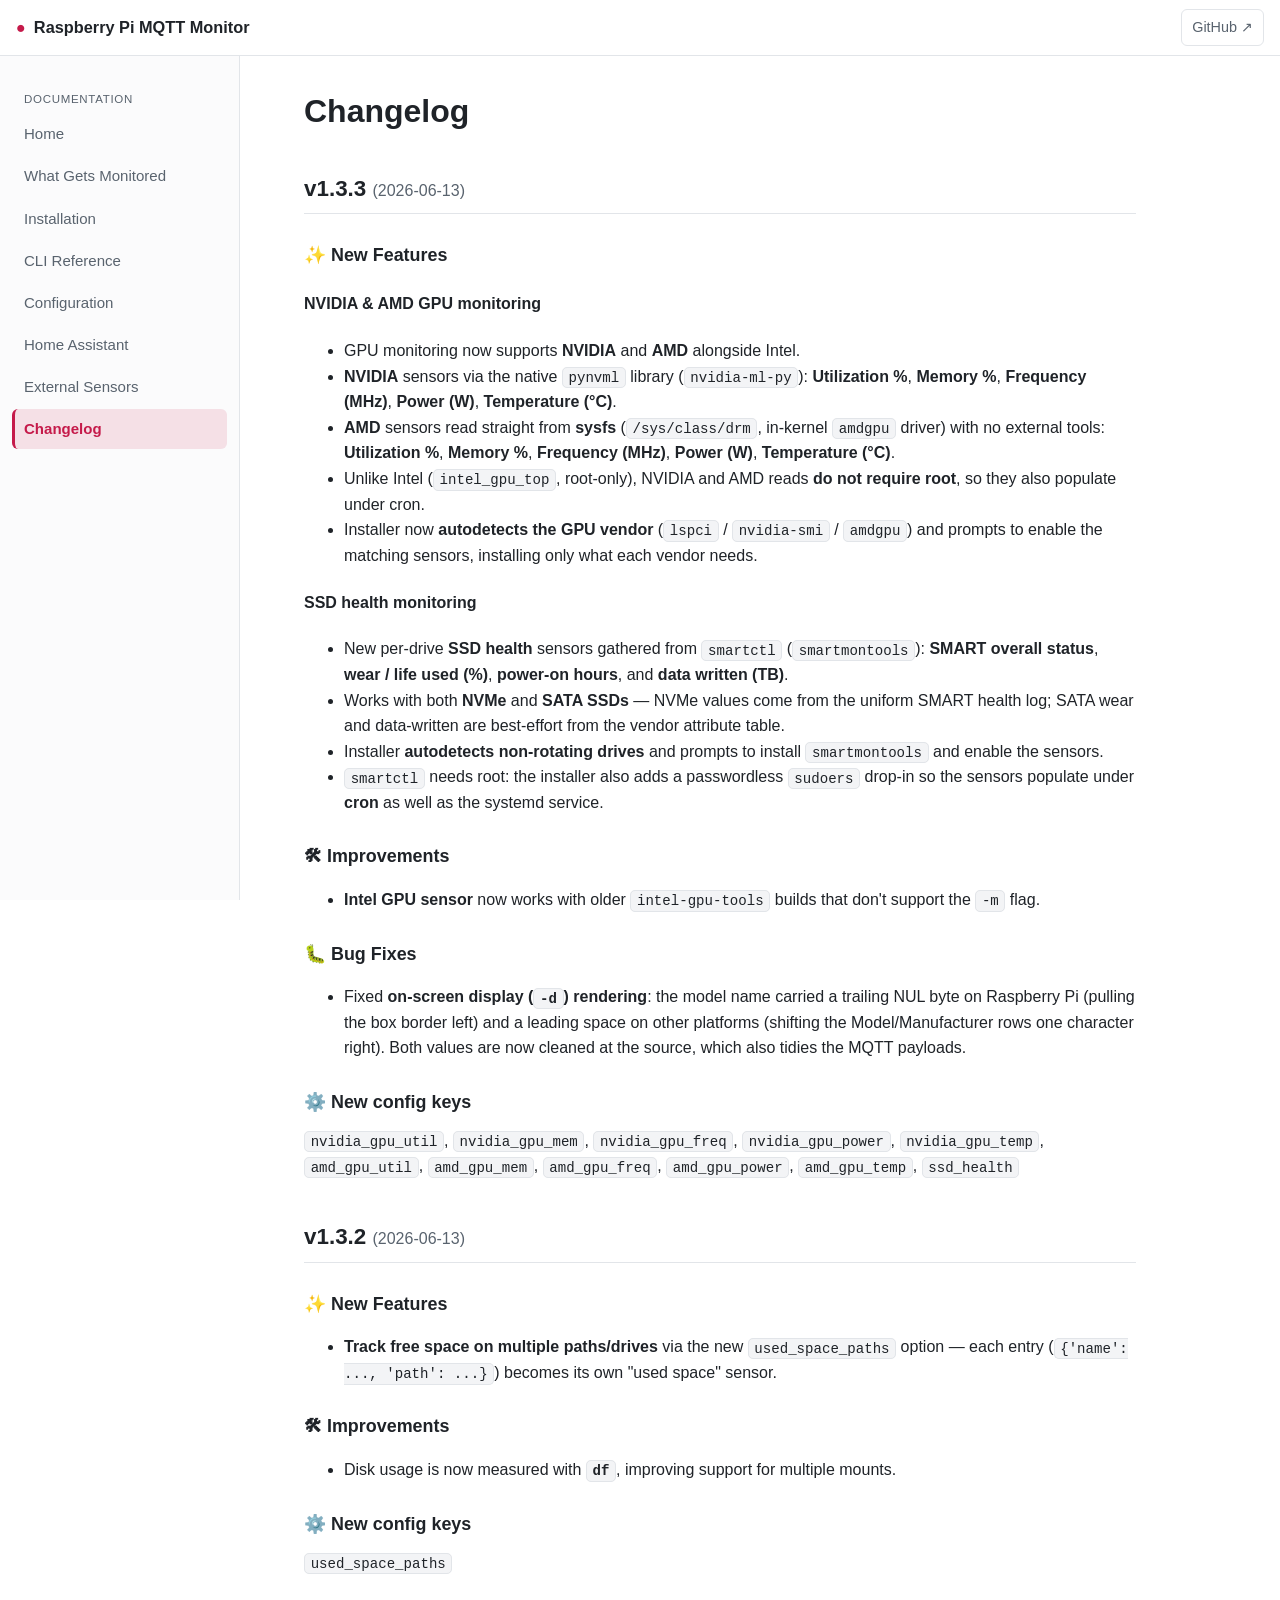
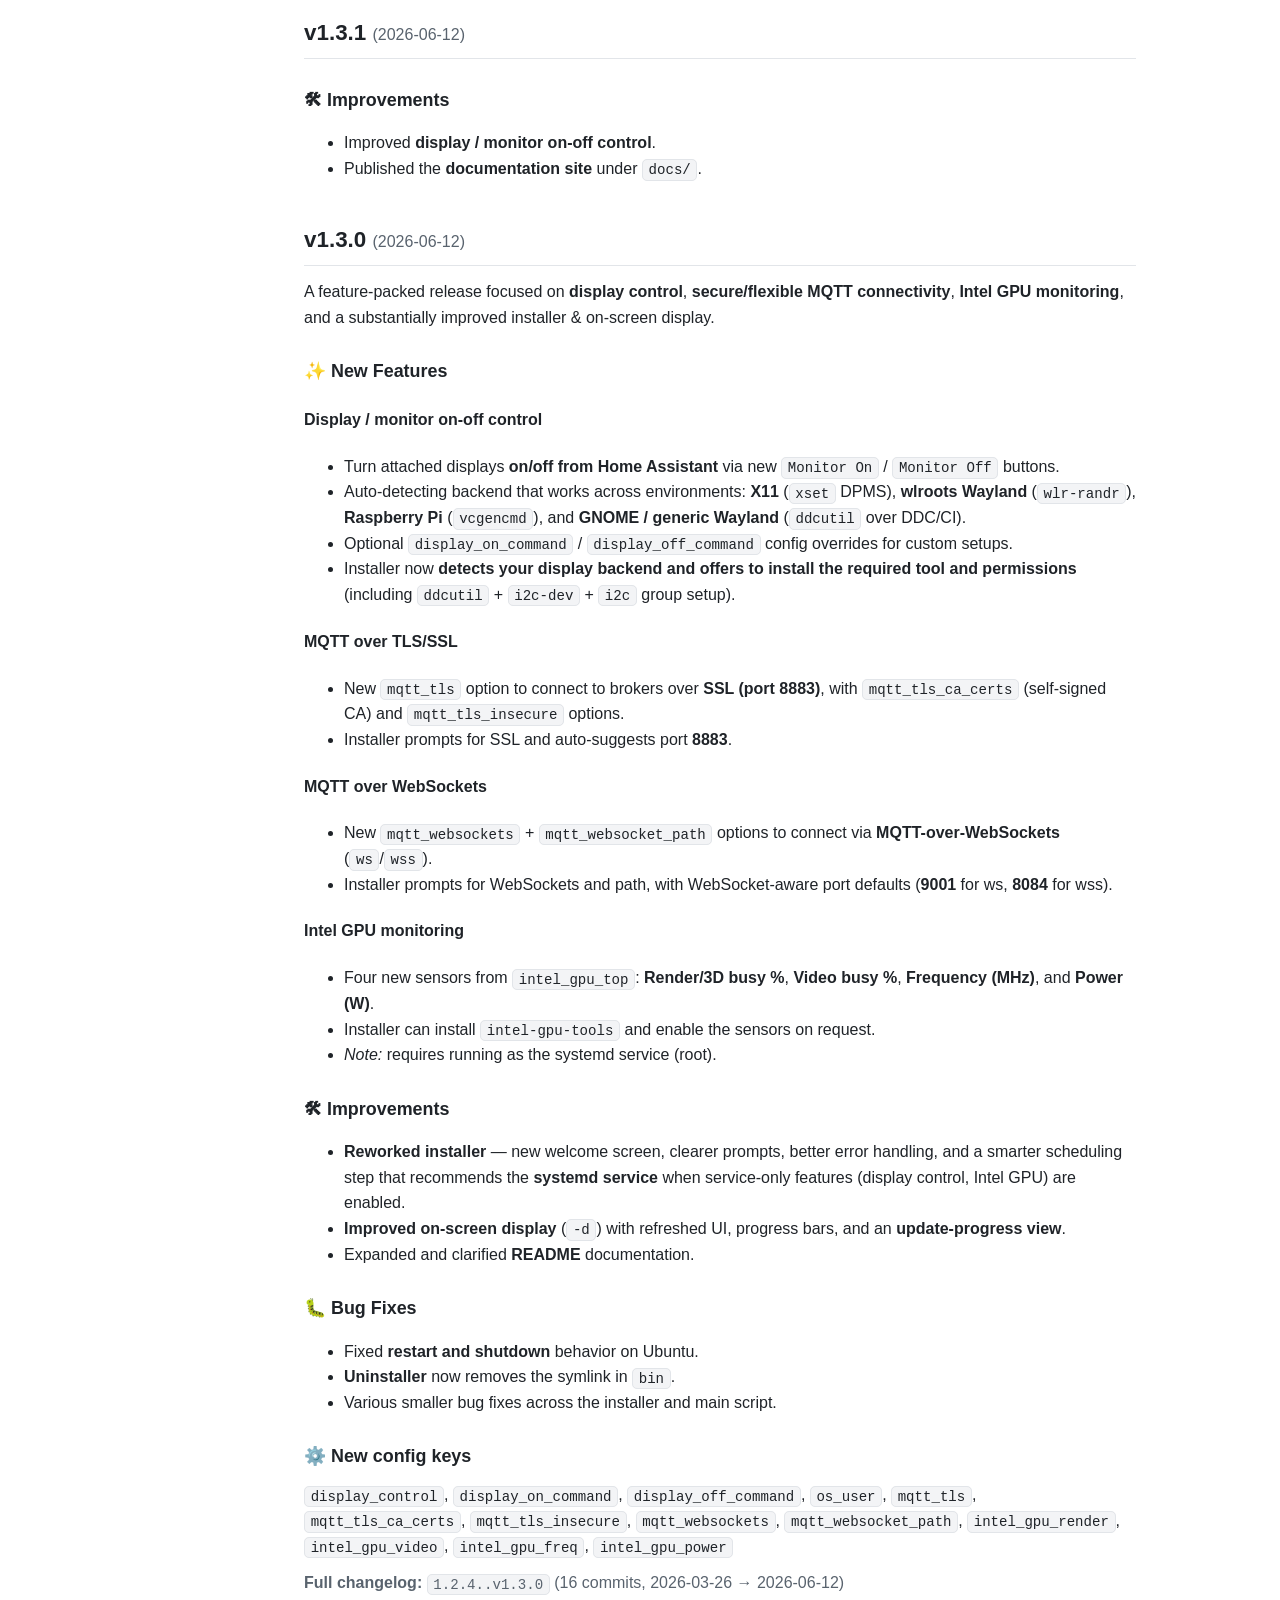
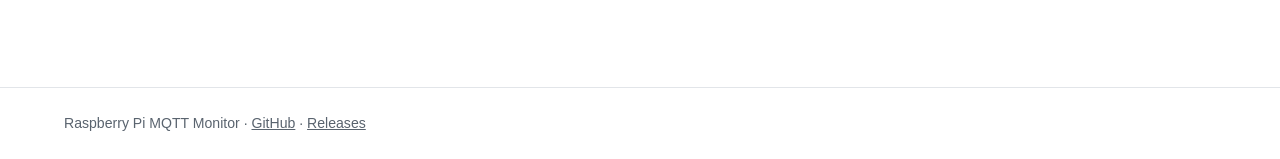
==== docs/changelog.html @ 0fba2629 "Document SSD health monitoring in changelog and docs site Add the SSD health feature to docs/changel" ====
<!DOCTYPE html>
<html lang="en">
<head>
  <meta charset="UTF-8" />
  <meta name="viewport" content="width=device-width, initial-scale=1.0" />
  <title>Changelog · Raspberry Pi MQTT Monitor</title>
  <link rel="stylesheet" href="assets/styles.css" />
  <script src="assets/nav.js" defer></script>
</head>
<body>
  <header class="site-header">
    <button class="hamburger" aria-label="Toggle navigation">☰</button>
    <a class="brand" href="index.html"><span class="dot">●</span> Raspberry Pi MQTT Monitor</a>
    <span class="spacer"></span>
    <a class="gh" href="https://github.com/hjelev/rpi-mqtt-monitor" target="_blank" rel="noopener">GitHub ↗</a>
  </header>

  <div class="layout">
    <aside class="sidebar">
      <nav>
        <div class="nav-title">Documentation</div>
        <a href="index.html">Home</a>
        <a href="monitoring.html">What Gets Monitored</a>
        <a href="installation.html">Installation</a>
        <a href="cli.html">CLI Reference</a>
        <a href="configuration.html">Configuration</a>
        <a href="home-assistant.html">Home Assistant</a>
        <a href="external-sensors.html">External Sensors</a>
        <a href="changelog.html" class="active">Changelog</a>
      </nav>
    </aside>
    <div class="backdrop"></div>

    <main class="content">
      <h1>Changelog</h1>

      <h2>v1.3.3 <span style="font-weight:400;color:var(--text-soft);font-size:1rem">(2026-06-13)</span></h2>

      <h3>✨ New Features</h3>

      <h4>NVIDIA &amp; AMD GPU monitoring</h4>
      <ul>
        <li>GPU monitoring now supports <strong>NVIDIA</strong> and <strong>AMD</strong> alongside Intel.</li>
        <li><strong>NVIDIA</strong> sensors via the native <code>pynvml</code> library
          (<code>nvidia-ml-py</code>): <strong>Utilization %</strong>, <strong>Memory %</strong>,
          <strong>Frequency (MHz)</strong>, <strong>Power (W)</strong>, <strong>Temperature (°C)</strong>.</li>
        <li><strong>AMD</strong> sensors read straight from <strong>sysfs</strong>
          (<code>/sys/class/drm</code>, in-kernel <code>amdgpu</code> driver) with no external tools:
          <strong>Utilization %</strong>, <strong>Memory %</strong>, <strong>Frequency (MHz)</strong>,
          <strong>Power (W)</strong>, <strong>Temperature (°C)</strong>.</li>
        <li>Unlike Intel (<code>intel_gpu_top</code>, root-only), NVIDIA and AMD reads
          <strong>do not require root</strong>, so they also populate under cron.</li>
        <li>Installer now <strong>autodetects the GPU vendor</strong>
          (<code>lspci</code> / <code>nvidia-smi</code> / <code>amdgpu</code>) and prompts to enable the
          matching sensors, installing only what each vendor needs.</li>
      </ul>

      <h4>SSD health monitoring</h4>
      <ul>
        <li>New per-drive <strong>SSD health</strong> sensors gathered from <code>smartctl</code>
          (<code>smartmontools</code>): <strong>SMART overall status</strong>,
          <strong>wear / life used (%)</strong>, <strong>power-on hours</strong>, and
          <strong>data written (TB)</strong>.</li>
        <li>Works with both <strong>NVMe</strong> and <strong>SATA SSDs</strong> — NVMe values come from
          the uniform SMART health log; SATA wear and data-written are best-effort from the vendor
          attribute table.</li>
        <li>Installer <strong>autodetects non-rotating drives</strong> and prompts to install
          <code>smartmontools</code> and enable the sensors.</li>
        <li><code>smartctl</code> needs root: the installer also adds a passwordless
          <code>sudoers</code> drop-in so the sensors populate under <strong>cron</strong> as well as
          the systemd service.</li>
      </ul>

      <h3>🛠 Improvements</h3>
      <ul>
        <li><strong>Intel GPU sensor</strong> now works with older <code>intel-gpu-tools</code> builds
          that don't support the <code>-m</code> flag.</li>
      </ul>

      <h3>🐛 Bug Fixes</h3>
      <ul>
        <li>Fixed <strong>on-screen display (<code>-d</code>) rendering</strong>: the model name carried
          a trailing NUL byte on Raspberry Pi (pulling the box border left) and a leading space on other
          platforms (shifting the Model/Manufacturer rows one character right). Both values are now
          cleaned at the source, which also tidies the MQTT payloads.</li>
      </ul>

      <h3>⚙️ New config keys</h3>
      <p><code>nvidia_gpu_util</code>, <code>nvidia_gpu_mem</code>, <code>nvidia_gpu_freq</code>,
        <code>nvidia_gpu_power</code>, <code>nvidia_gpu_temp</code>, <code>amd_gpu_util</code>,
        <code>amd_gpu_mem</code>, <code>amd_gpu_freq</code>, <code>amd_gpu_power</code>,
        <code>amd_gpu_temp</code>, <code>ssd_health</code></p>

      <h2>v1.3.2 <span style="font-weight:400;color:var(--text-soft);font-size:1rem">(2026-06-13)</span></h2>

      <h3>✨ New Features</h3>
      <ul>
        <li><strong>Track free space on multiple paths/drives</strong> via the new
          <code>used_space_paths</code> option — each entry
          (<code>{'name': ..., 'path': ...}</code>) becomes its own "used space" sensor.</li>
      </ul>

      <h3>🛠 Improvements</h3>
      <ul>
        <li>Disk usage is now measured with <strong><code>df</code></strong>, improving support for
          multiple mounts.</li>
      </ul>

      <h3>⚙️ New config keys</h3>
      <p><code>used_space_paths</code></p>

      <h2>v1.3.1 <span style="font-weight:400;color:var(--text-soft);font-size:1rem">(2026-06-12)</span></h2>

      <h3>🛠 Improvements</h3>
      <ul>
        <li>Improved <strong>display / monitor on-off control</strong>.</li>
        <li>Published the <strong>documentation site</strong> under <code>docs/</code>.</li>
      </ul>

      <h2>v1.3.0 <span style="font-weight:400;color:var(--text-soft);font-size:1rem">(2026-06-12)</span></h2>
      <p>A feature-packed release focused on <strong>display control</strong>, <strong>secure/flexible
        MQTT connectivity</strong>, <strong>Intel GPU monitoring</strong>, and a substantially
        improved installer &amp; on-screen display.</p>

      <h3>✨ New Features</h3>

      <h4>Display / monitor on-off control</h4>
      <ul>
        <li>Turn attached displays <strong>on/off from Home Assistant</strong> via new
          <code>Monitor On</code> / <code>Monitor Off</code> buttons.</li>
        <li>Auto-detecting backend that works across environments: <strong>X11</strong>
          (<code>xset</code> DPMS), <strong>wlroots Wayland</strong> (<code>wlr-randr</code>),
          <strong>Raspberry Pi</strong> (<code>vcgencmd</code>), and
          <strong>GNOME / generic Wayland</strong> (<code>ddcutil</code> over DDC/CI).</li>
        <li>Optional <code>display_on_command</code> / <code>display_off_command</code> config
          overrides for custom setups.</li>
        <li>Installer now <strong>detects your display backend and offers to install the required
          tool and permissions</strong> (including <code>ddcutil</code> + <code>i2c-dev</code> +
          <code>i2c</code> group setup).</li>
      </ul>

      <h4>MQTT over TLS/SSL</h4>
      <ul>
        <li>New <code>mqtt_tls</code> option to connect to brokers over <strong>SSL (port 8883)</strong>,
          with <code>mqtt_tls_ca_certs</code> (self-signed CA) and <code>mqtt_tls_insecure</code> options.</li>
        <li>Installer prompts for SSL and auto-suggests port <strong>8883</strong>.</li>
      </ul>

      <h4>MQTT over WebSockets</h4>
      <ul>
        <li>New <code>mqtt_websockets</code> + <code>mqtt_websocket_path</code> options to connect via
          <strong>MQTT-over-WebSockets</strong> (<code>ws</code>/<code>wss</code>).</li>
        <li>Installer prompts for WebSockets and path, with WebSocket-aware port defaults
          (<strong>9001</strong> for ws, <strong>8084</strong> for wss).</li>
      </ul>

      <h4>Intel GPU monitoring</h4>
      <ul>
        <li>Four new sensors from <code>intel_gpu_top</code>: <strong>Render/3D busy %</strong>,
          <strong>Video busy %</strong>, <strong>Frequency (MHz)</strong>, and <strong>Power (W)</strong>.</li>
        <li>Installer can install <code>intel-gpu-tools</code> and enable the sensors on request.</li>
        <li><em>Note:</em> requires running as the systemd service (root).</li>
      </ul>

      <h3>🛠 Improvements</h3>
      <ul>
        <li><strong>Reworked installer</strong> — new welcome screen, clearer prompts, better error
          handling, and a smarter scheduling step that recommends the <strong>systemd service</strong>
          when service-only features (display control, Intel GPU) are enabled.</li>
        <li><strong>Improved on-screen display</strong> (<code>-d</code>) with refreshed UI, progress
          bars, and an <strong>update-progress view</strong>.</li>
        <li>Expanded and clarified <strong>README</strong> documentation.</li>
      </ul>

      <h3>🐛 Bug Fixes</h3>
      <ul>
        <li>Fixed <strong>restart and shutdown</strong> behavior on Ubuntu.</li>
        <li><strong>Uninstaller</strong> now removes the symlink in <code>bin</code>.</li>
        <li>Various smaller bug fixes across the installer and main script.</li>
      </ul>

      <h3>⚙️ New config keys</h3>
      <p><code>display_control</code>, <code>display_on_command</code>, <code>display_off_command</code>,
        <code>os_user</code>, <code>mqtt_tls</code>, <code>mqtt_tls_ca_certs</code>,
        <code>mqtt_tls_insecure</code>, <code>mqtt_websockets</code>, <code>mqtt_websocket_path</code>,
        <code>intel_gpu_render</code>, <code>intel_gpu_video</code>, <code>intel_gpu_freq</code>,
        <code>intel_gpu_power</code></p>

      <p style="color:var(--text-soft)"><strong>Full changelog:</strong>
        <code>1.2.4..v1.3.0</code> (16 commits, 2026-03-26 → 2026-06-12)</p>
    </main>
  </div>

  <footer class="site-footer">
    Raspberry Pi MQTT Monitor ·
    <a href="https://github.com/hjelev/rpi-mqtt-monitor" target="_blank" rel="noopener">GitHub</a> ·
    <a href="https://github.com/hjelev/rpi-mqtt-monitor/releases" target="_blank" rel="noopener">Releases</a>
  </footer>
</body>
</html>
---- docs/assets/styles.css ----
/* Raspberry Pi MQTT Monitor — docs site
   Plain CSS, auto light/dark via prefers-color-scheme. No external dependencies. */

:root {
  --accent: #c51a4a;          /* Raspberry Pi red */
  --accent-2: #6cc04a;        /* Raspberry Pi green */
  --bg: #ffffff;
  --bg-soft: #f5f6f8;
  --bg-code: #f3f4f6;
  --sidebar-bg: #fbfbfc;
  --text: #1f2328;
  --text-soft: #59636e;
  --border: #e2e5e9;
  --link: #c51a4a;
  --shadow: 0 1px 3px rgba(0, 0, 0, 0.08);
}

@media (prefers-color-scheme: dark) {
  :root {
    --accent: #ff5277;
    --accent-2: #7bd354;
    --bg: #0d1117;
    --bg-soft: #161b22;
    --bg-code: #161b22;
    --sidebar-bg: #0f141b;
    --text: #e6edf3;
    --text-soft: #9198a1;
    --border: #2a313a;
    --link: #ff7596;
    --shadow: 0 1px 3px rgba(0, 0, 0, 0.5);
  }
}

* { box-sizing: border-box; }

html { scroll-behavior: smooth; }

body {
  margin: 0;
  font-family: -apple-system, BlinkMacSystemFont, "Segoe UI", Roboto, Helvetica, Arial,
    sans-serif, "Apple Color Emoji", "Segoe UI Emoji";
  font-size: 16px;
  line-height: 1.6;
  color: var(--text);
  background: var(--bg);
  -webkit-font-smoothing: antialiased;
}

/* ── Header ─────────────────────────────────────────── */
.site-header {
  position: sticky;
  top: 0;
  z-index: 30;
  display: flex;
  align-items: center;
  gap: 12px;
  height: 56px;
  padding: 0 16px;
  background: var(--bg);
  border-bottom: 1px solid var(--border);
}
.site-header .brand {
  font-weight: 700;
  color: var(--text);
  text-decoration: none;
  font-size: 1.02rem;
  display: flex;
  align-items: center;
  gap: 8px;
}
.site-header .brand .dot { color: var(--accent); }
.site-header .spacer { flex: 1; }
.site-header a.gh {
  color: var(--text-soft);
  text-decoration: none;
  font-size: 0.9rem;
  padding: 6px 10px;
  border: 1px solid var(--border);
  border-radius: 6px;
}
.site-header a.gh:hover { color: var(--text); border-color: var(--accent); }

.hamburger {
  display: none;
  background: none;
  border: 1px solid var(--border);
  border-radius: 6px;
  color: var(--text);
  width: 38px;
  height: 34px;
  font-size: 1.1rem;
  cursor: pointer;
}

/* ── Layout ─────────────────────────────────────────── */
.layout { display: flex; align-items: flex-start; }

.sidebar {
  flex: 0 0 240px;
  position: sticky;
  top: 56px;
  align-self: flex-start;
  height: calc(100vh - 56px);
  overflow-y: auto;
  background: var(--sidebar-bg);
  border-right: 1px solid var(--border);
  padding: 20px 12px;
}
.sidebar nav a {
  display: block;
  padding: 8px 12px;
  margin: 2px 0;
  border-radius: 6px;
  color: var(--text-soft);
  text-decoration: none;
  font-size: 0.94rem;
}
.sidebar nav a:hover { background: var(--bg-soft); color: var(--text); }
.sidebar nav a.active {
  background: color-mix(in srgb, var(--accent) 12%, transparent);
  color: var(--accent);
  font-weight: 600;
  border-left: 3px solid var(--accent);
  padding-left: 9px;
}
.sidebar .nav-title {
  font-size: 0.72rem;
  text-transform: uppercase;
  letter-spacing: 0.06em;
  color: var(--text-soft);
  padding: 14px 12px 4px;
}

.content {
  flex: 1 1 auto;
  min-width: 0;
  padding: 36px clamp(20px, 5vw, 64px) 80px;
  max-width: 960px;
}

/* ── Typography & elements ──────────────────────────── */
h1 { font-size: 2rem; margin: 0 0 0.4em; line-height: 1.2; }
h2 {
  font-size: 1.4rem;
  margin: 1.8em 0 0.6em;
  padding-bottom: 0.3em;
  border-bottom: 1px solid var(--border);
}
h3 { font-size: 1.12rem; margin: 1.5em 0 0.5em; }
p { margin: 0.7em 0; }
a { color: var(--link); }

.lead { font-size: 1.15rem; color: var(--text-soft); }

code {
  font-family: ui-monospace, SFMono-Regular, "SF Mono", Menlo, Consolas, monospace;
  font-size: 0.88em;
  background: var(--bg-code);
  border: 1px solid var(--border);
  border-radius: 5px;
  padding: 0.12em 0.4em;
}
pre {
  background: var(--bg-code);
  border: 1px solid var(--border);
  border-radius: 8px;
  padding: 16px;
  overflow-x: auto;
  line-height: 1.5;
}
pre code { background: none; border: none; padding: 0; font-size: 0.86rem; }

blockquote {
  margin: 1.2em 0;
  padding: 12px 16px;
  background: var(--bg-soft);
  border-left: 4px solid var(--accent-2);
  border-radius: 0 6px 6px 0;
  color: var(--text-soft);
}
blockquote p { margin: 0; }

table {
  width: 100%;
  border-collapse: collapse;
  margin: 1.2em 0;
  font-size: 0.94rem;
}
th, td {
  text-align: left;
  padding: 9px 14px;
  border: 1px solid var(--border);
}
thead th { background: var(--bg-soft); }
tbody tr:nth-child(even) { background: var(--bg-soft); }

img { max-width: 100%; height: auto; border-radius: 8px; }
figure { margin: 1.5em 0; text-align: center; }

hr { border: none; border-top: 1px solid var(--border); margin: 2em 0; }

/* ── Hero / home ────────────────────────────────────── */
.hero { text-align: center; margin-bottom: 2em; }
.hero img { box-shadow: var(--shadow); }
.badges { display: flex; flex-wrap: wrap; gap: 6px; justify-content: center; margin: 1em 0; }
.badges img { border-radius: 3px; }

.btn {
  display: inline-block;
  background: var(--accent);
  color: #fff;
  text-decoration: none;
  padding: 10px 20px;
  border-radius: 8px;
  font-weight: 600;
  border: 1px solid var(--accent);
}
.btn:hover { filter: brightness(1.08); }
.btn.secondary { background: transparent; color: var(--accent); }

.cta-row { display: flex; flex-wrap: wrap; gap: 12px; margin: 1.4em 0; }

/* feature + link cards */
.cards { display: grid; grid-template-columns: repeat(auto-fit, minmax(240px, 1fr)); gap: 16px; margin: 1.5em 0; }
.card {
  display: block;
  border: 1px solid var(--border);
  border-radius: 10px;
  padding: 18px 20px;
  background: var(--bg);
  text-decoration: none;
  color: var(--text);
  box-shadow: var(--shadow);
}
a.card:hover { border-color: var(--accent); transform: translateY(-2px); transition: 0.15s; }
.card h3 { margin: 0 0 6px; color: var(--accent); }
.card p { margin: 0; color: var(--text-soft); font-size: 0.92rem; }

.feature-list { list-style: none; padding: 0; }
.feature-list li { padding: 8px 0 8px 28px; position: relative; }
.feature-list li::before {
  content: "✓";
  position: absolute;
  left: 0;
  color: var(--accent-2);
  font-weight: 700;
}

/* ── Footer ─────────────────────────────────────────── */
.site-footer {
  border-top: 1px solid var(--border);
  padding: 24px clamp(20px, 5vw, 64px);
  color: var(--text-soft);
  font-size: 0.88rem;
}
.site-footer a { color: var(--text-soft); }

/* backdrop for mobile drawer */
.backdrop {
  display: none;
  position: fixed;
  inset: 56px 0 0 0;
  background: rgba(0, 0, 0, 0.4);
  z-index: 19;
}

/* ── Responsive ─────────────────────────────────────── */
@media (max-width: 900px) {
  .hamburger { display: inline-block; }
  .sidebar {
    position: fixed;
    top: 56px;
    left: 0;
    z-index: 20;
    width: 260px;
    height: calc(100vh - 56px);
    transform: translateX(-100%);
    transition: transform 0.2s ease;
  }
  .sidebar.open { transform: translateX(0); box-shadow: var(--shadow); }
  .backdrop.show { display: block; }
  .content { padding-top: 24px; }
}
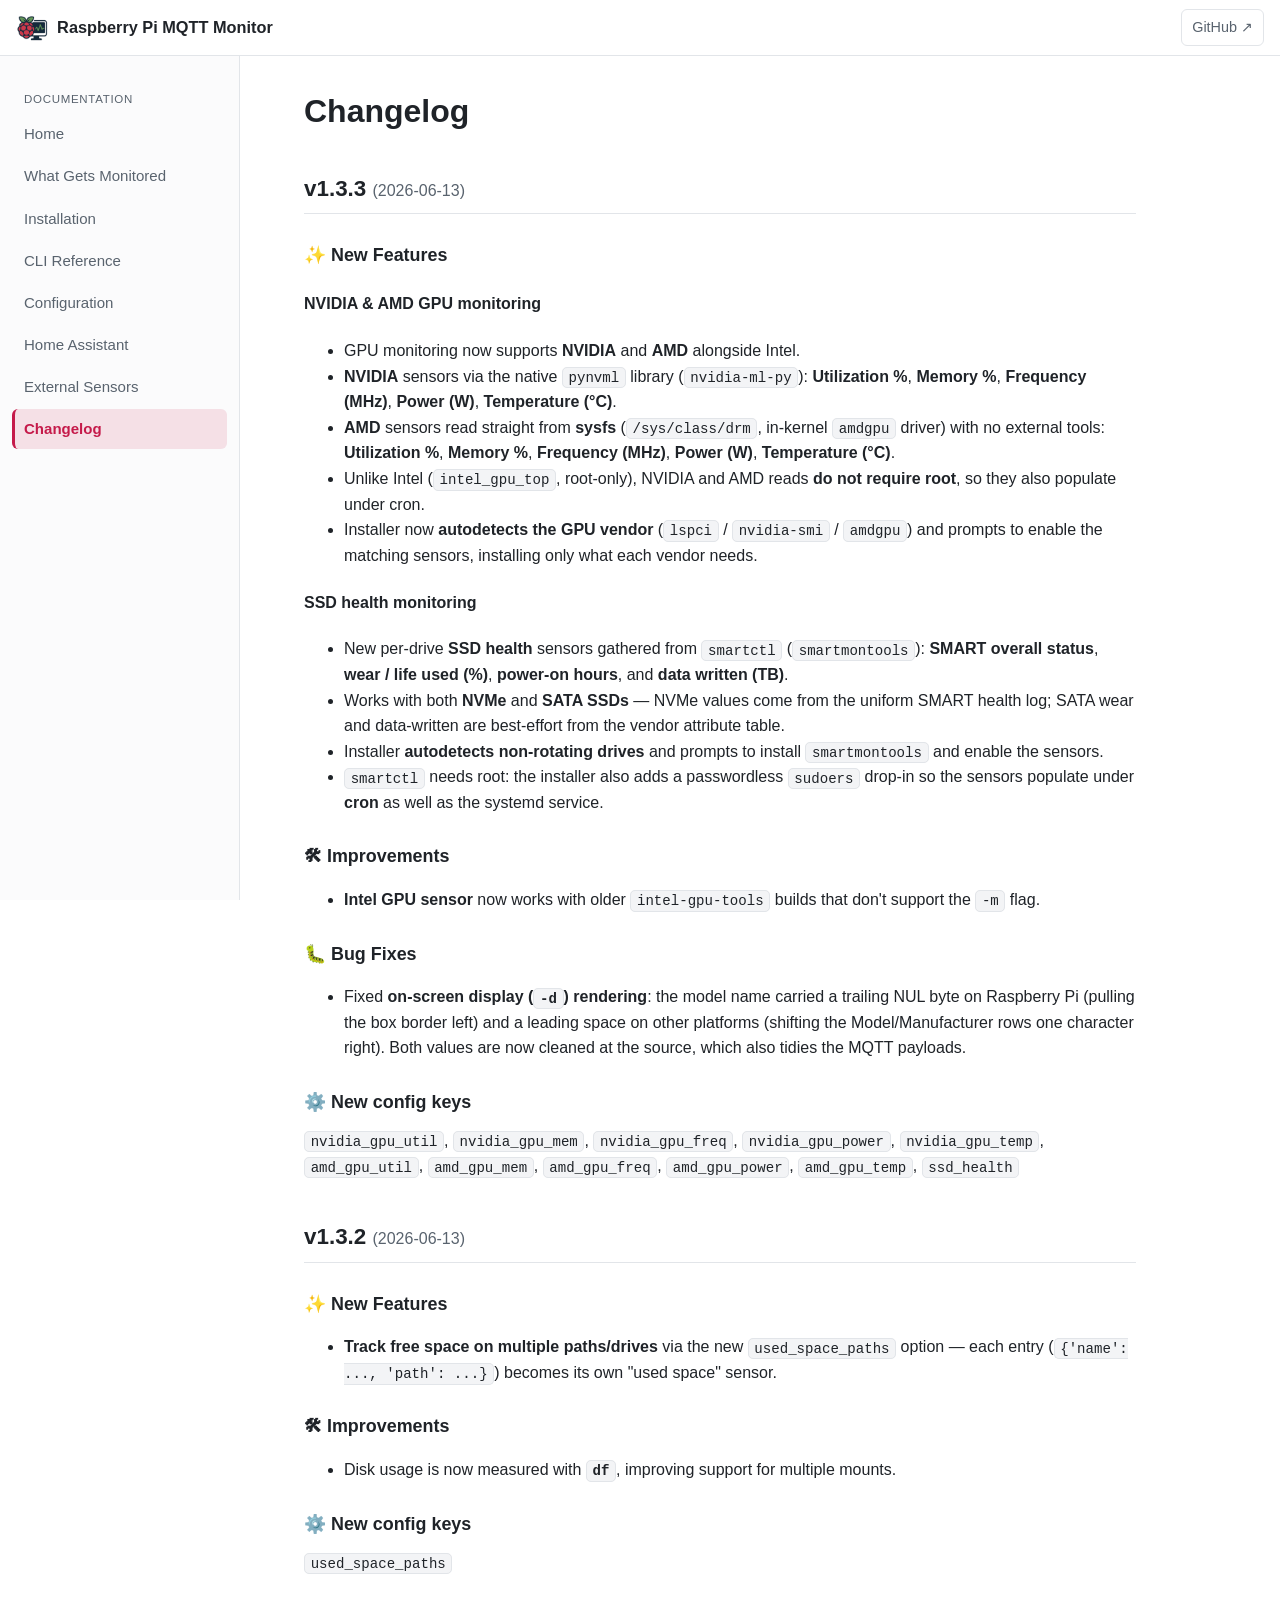
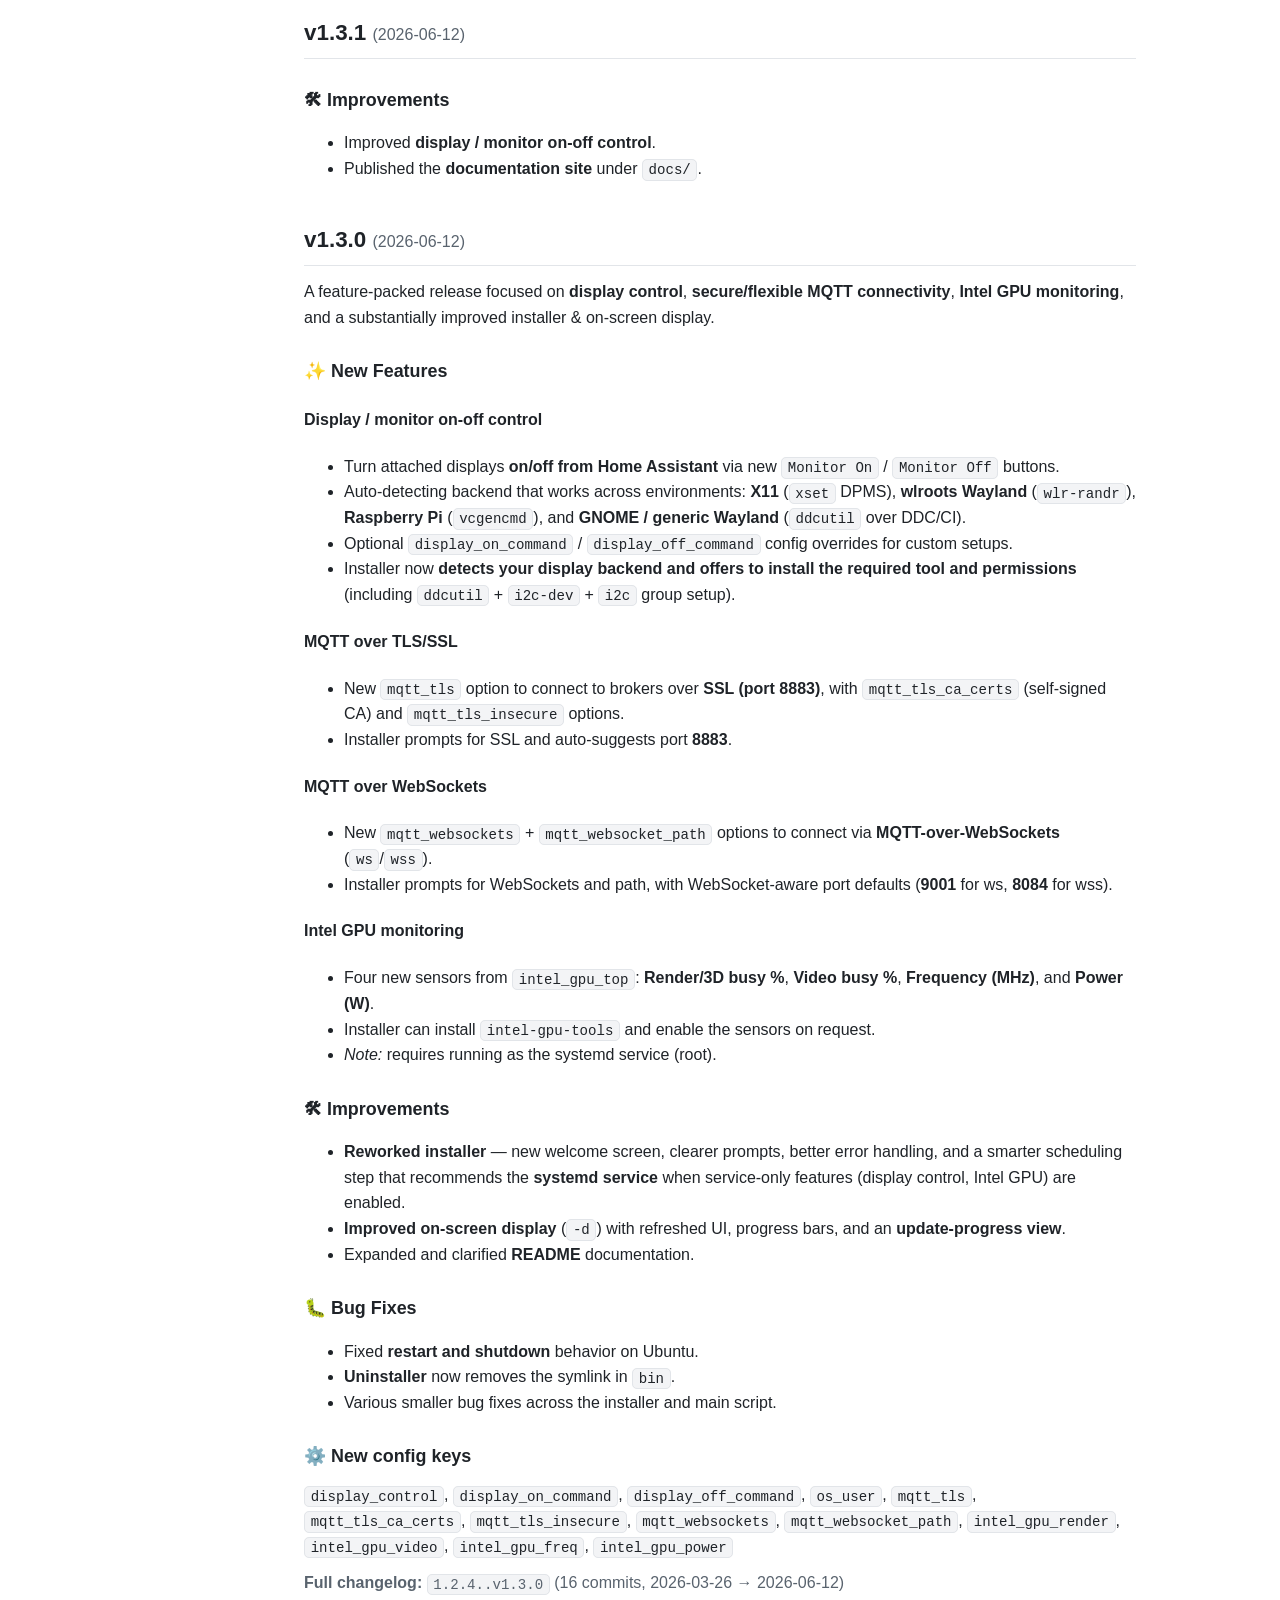
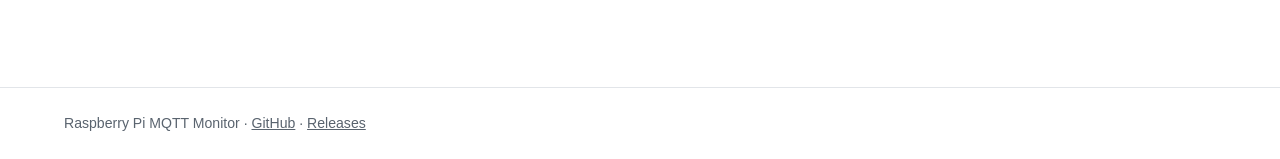
==== commit bf315c57: "Add logo" ====
--- a/docs/changelog.html
+++ b/docs/changelog.html
@@ -4,13 +4,14 @@
   <meta charset="UTF-8" />
   <meta name="viewport" content="width=device-width, initial-scale=1.0" />
   <title>Changelog · Raspberry Pi MQTT Monitor</title>
+  <link rel="icon" type="image/png" href="images/logo_small.png" />
   <link rel="stylesheet" href="assets/styles.css" />
   <script src="assets/nav.js" defer></script>
 </head>
 <body>
   <header class="site-header">
     <button class="hamburger" aria-label="Toggle navigation">☰</button>
-    <a class="brand" href="index.html"><span class="dot">●</span> Raspberry Pi MQTT Monitor</a>
+    <a class="brand" href="index.html"><img class="brand-logo" src="images/logo_small.png" alt="" /> Raspberry Pi MQTT Monitor</a>
     <span class="spacer"></span>
     <a class="gh" href="https://github.com/hjelev/rpi-mqtt-monitor" target="_blank" rel="noopener">GitHub ↗</a>
   </header>
--- a/docs/assets/styles.css
+++ b/docs/assets/styles.css
@@ -68,7 +68,8 @@
   align-items: center;
   gap: 8px;
 }
-.site-header .brand .dot { color: var(--accent); }
+.site-header .brand .brand-logo { height: 28px; width: auto; display: block; }
+h1 .h1-logo { height: 1.4em; width: auto; vertical-align: -0.3em; margin-right: 0.35em; }
 .site-header .spacer { flex: 1; }
 .site-header a.gh {
   color: var(--text-soft);
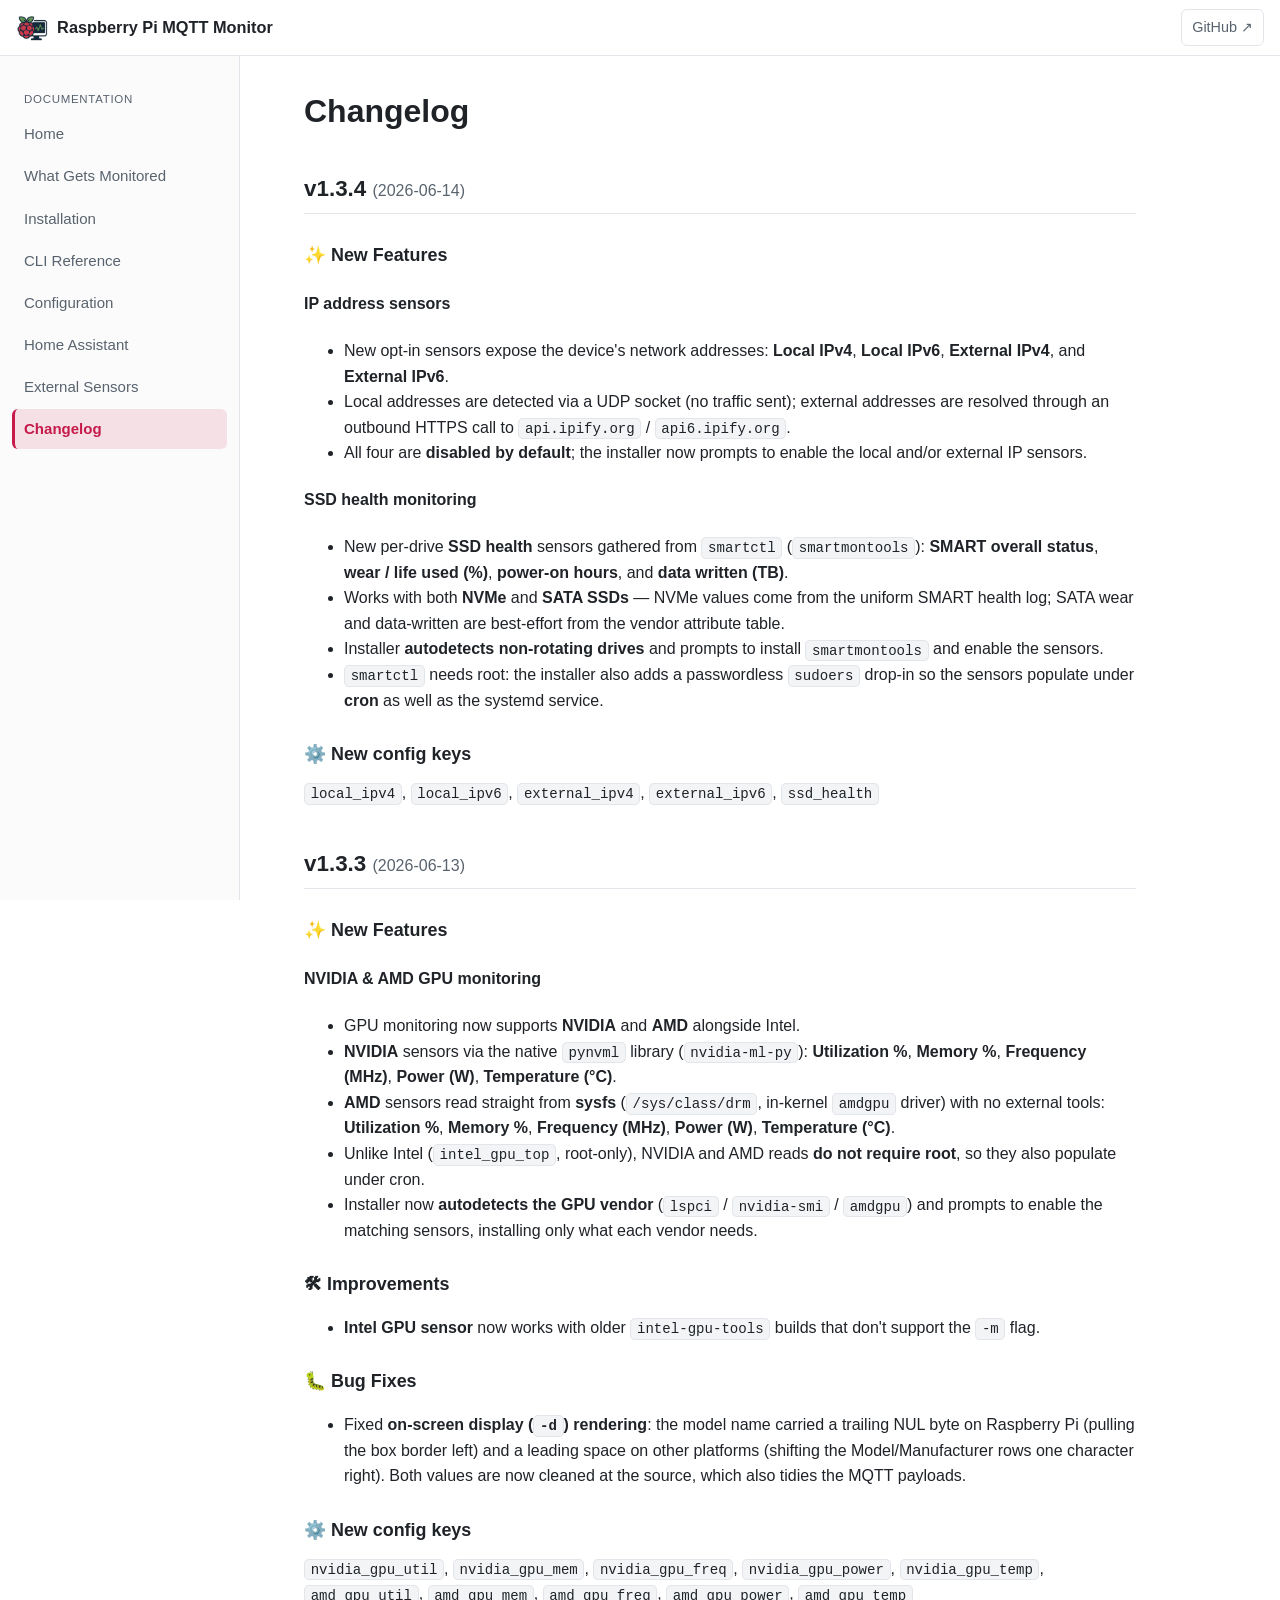
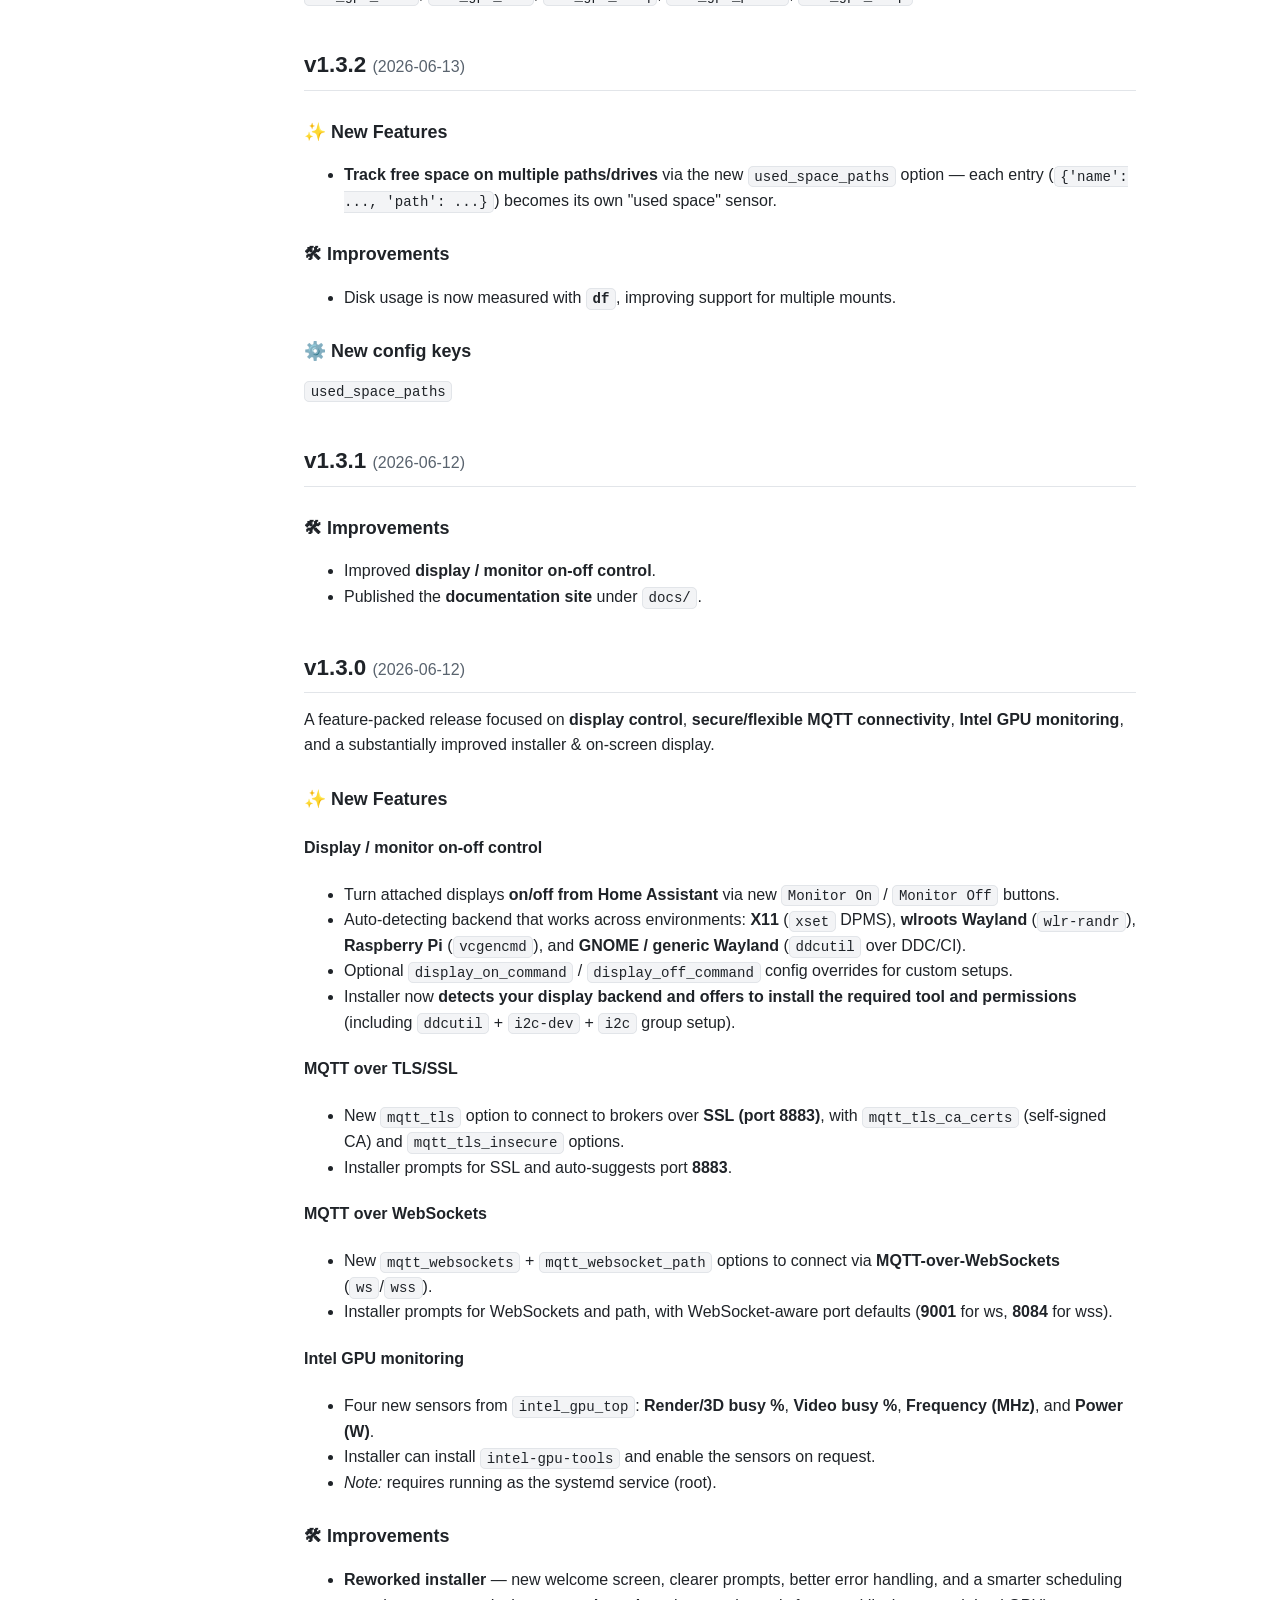
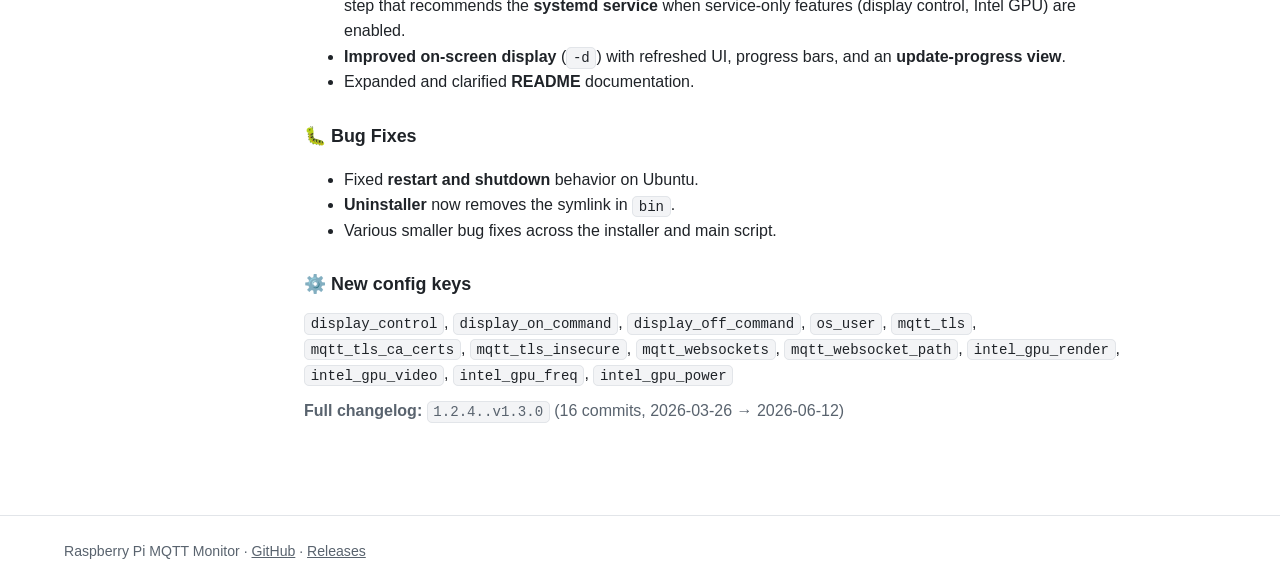
==== commit f1aedfa4: "Update changelog" ====
--- a/docs/changelog.html
+++ b/docs/changelog.html
@@ -35,6 +35,40 @@
     <main class="content">
       <h1>Changelog</h1>
 
+      <h2>v1.3.4 <span style="font-weight:400;color:var(--text-soft);font-size:1rem">(2026-06-14)</span></h2>
+
+      <h3>✨ New Features</h3>
+
+      <h4>IP address sensors</h4>
+      <ul>
+        <li>New opt-in sensors expose the device's network addresses: <strong>Local IPv4</strong>,
+          <strong>Local IPv6</strong>, <strong>External IPv4</strong>, and <strong>External IPv6</strong>.</li>
+        <li>Local addresses are detected via a UDP socket (no traffic sent); external addresses are
+          resolved through an outbound HTTPS call to <code>api.ipify.org</code> / <code>api6.ipify.org</code>.</li>
+        <li>All four are <strong>disabled by default</strong>; the installer now prompts to enable the
+          local and/or external IP sensors.</li>
+      </ul>
+
+      <h4>SSD health monitoring</h4>
+      <ul>
+        <li>New per-drive <strong>SSD health</strong> sensors gathered from <code>smartctl</code>
+          (<code>smartmontools</code>): <strong>SMART overall status</strong>,
+          <strong>wear / life used (%)</strong>, <strong>power-on hours</strong>, and
+          <strong>data written (TB)</strong>.</li>
+        <li>Works with both <strong>NVMe</strong> and <strong>SATA SSDs</strong> — NVMe values come from
+          the uniform SMART health log; SATA wear and data-written are best-effort from the vendor
+          attribute table.</li>
+        <li>Installer <strong>autodetects non-rotating drives</strong> and prompts to install
+          <code>smartmontools</code> and enable the sensors.</li>
+        <li><code>smartctl</code> needs root: the installer also adds a passwordless
+          <code>sudoers</code> drop-in so the sensors populate under <strong>cron</strong> as well as
+          the systemd service.</li>
+      </ul>
+
+      <h3>⚙️ New config keys</h3>
+      <p><code>local_ipv4</code>, <code>local_ipv6</code>, <code>external_ipv4</code>,
+        <code>external_ipv6</code>, <code>ssd_health</code></p>
+
       <h2>v1.3.3 <span style="font-weight:400;color:var(--text-soft);font-size:1rem">(2026-06-13)</span></h2>
 
       <h3>✨ New Features</h3>
@@ -56,22 +90,6 @@
           matching sensors, installing only what each vendor needs.</li>
       </ul>
 
-      <h4>SSD health monitoring</h4>
-      <ul>
-        <li>New per-drive <strong>SSD health</strong> sensors gathered from <code>smartctl</code>
-          (<code>smartmontools</code>): <strong>SMART overall status</strong>,
-          <strong>wear / life used (%)</strong>, <strong>power-on hours</strong>, and
-          <strong>data written (TB)</strong>.</li>
-        <li>Works with both <strong>NVMe</strong> and <strong>SATA SSDs</strong> — NVMe values come from
-          the uniform SMART health log; SATA wear and data-written are best-effort from the vendor
-          attribute table.</li>
-        <li>Installer <strong>autodetects non-rotating drives</strong> and prompts to install
-          <code>smartmontools</code> and enable the sensors.</li>
-        <li><code>smartctl</code> needs root: the installer also adds a passwordless
-          <code>sudoers</code> drop-in so the sensors populate under <strong>cron</strong> as well as
-          the systemd service.</li>
-      </ul>
-
       <h3>🛠 Improvements</h3>
       <ul>
         <li><strong>Intel GPU sensor</strong> now works with older <code>intel-gpu-tools</code> builds
@@ -90,7 +108,7 @@
       <p><code>nvidia_gpu_util</code>, <code>nvidia_gpu_mem</code>, <code>nvidia_gpu_freq</code>,
         <code>nvidia_gpu_power</code>, <code>nvidia_gpu_temp</code>, <code>amd_gpu_util</code>,
         <code>amd_gpu_mem</code>, <code>amd_gpu_freq</code>, <code>amd_gpu_power</code>,
-        <code>amd_gpu_temp</code>, <code>ssd_health</code></p>
+        <code>amd_gpu_temp</code></p>
 
       <h2>v1.3.2 <span style="font-weight:400;color:var(--text-soft);font-size:1rem">(2026-06-13)</span></h2>
 
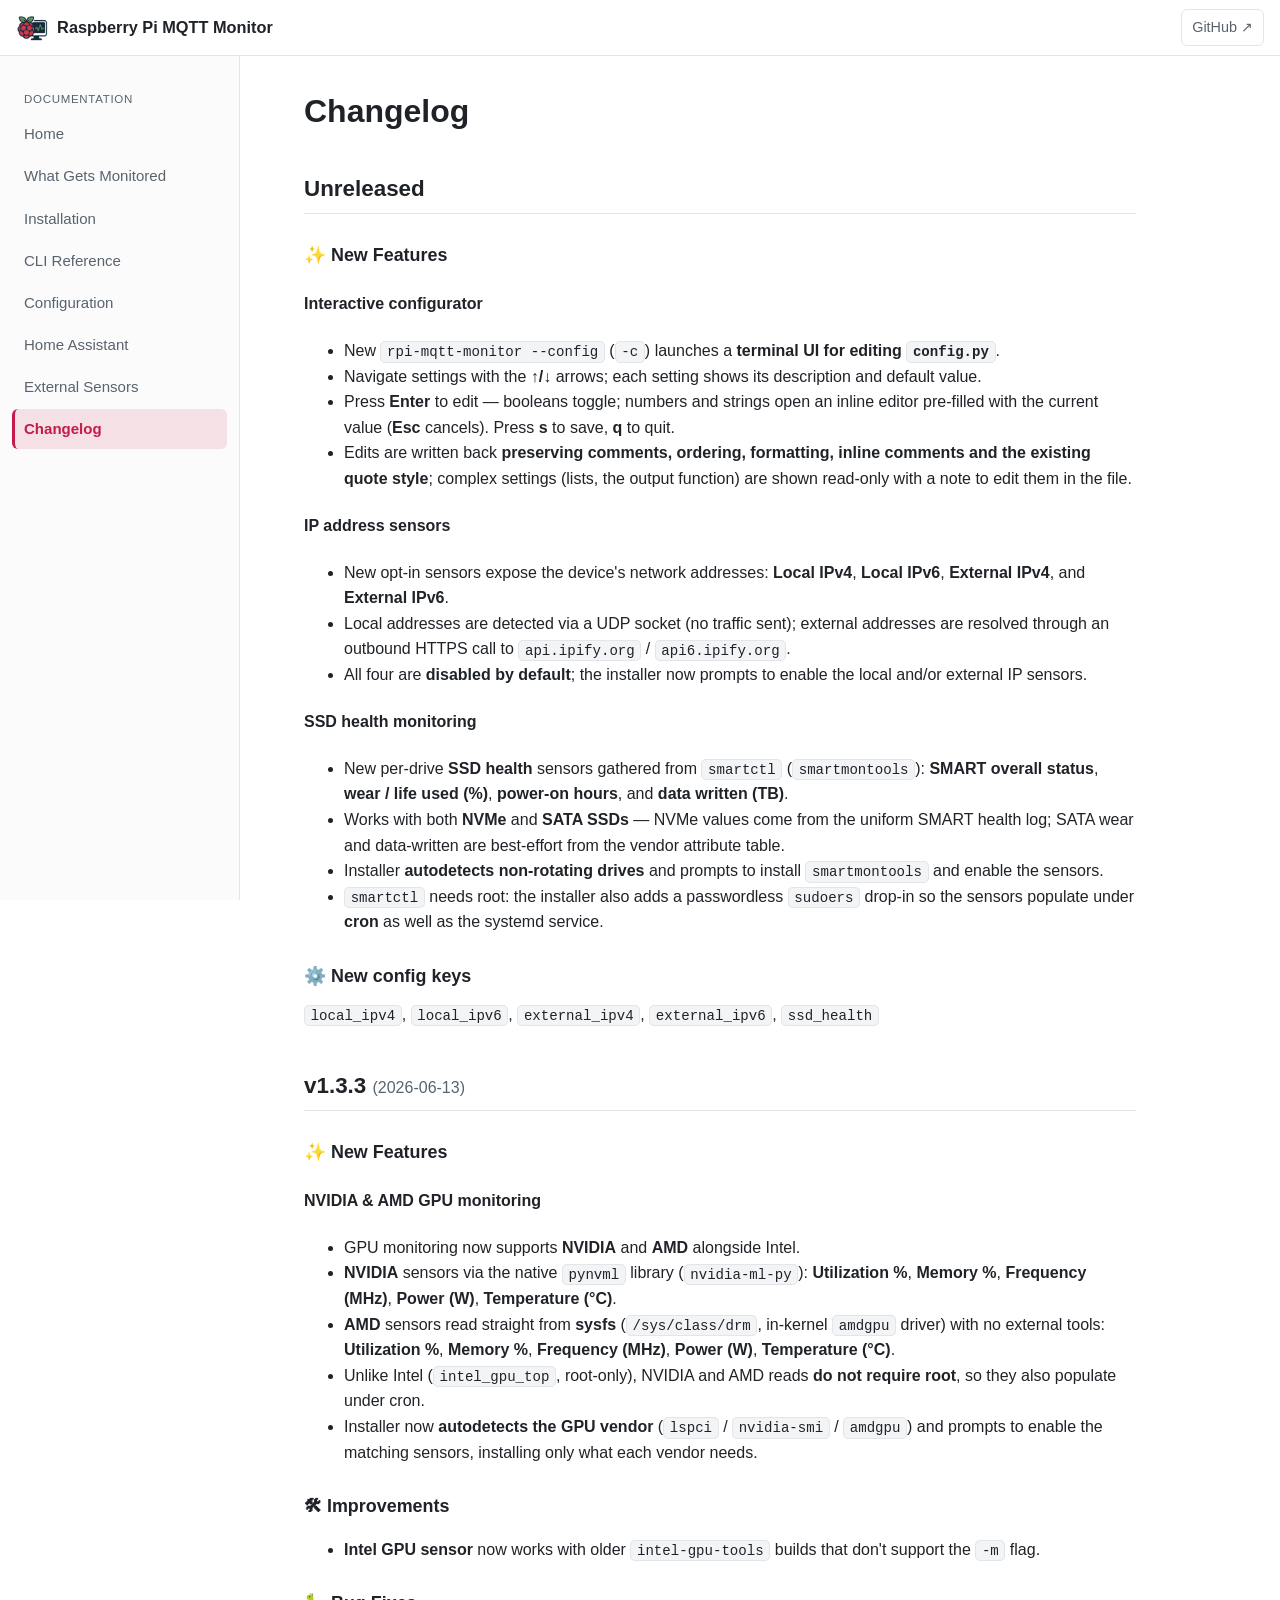
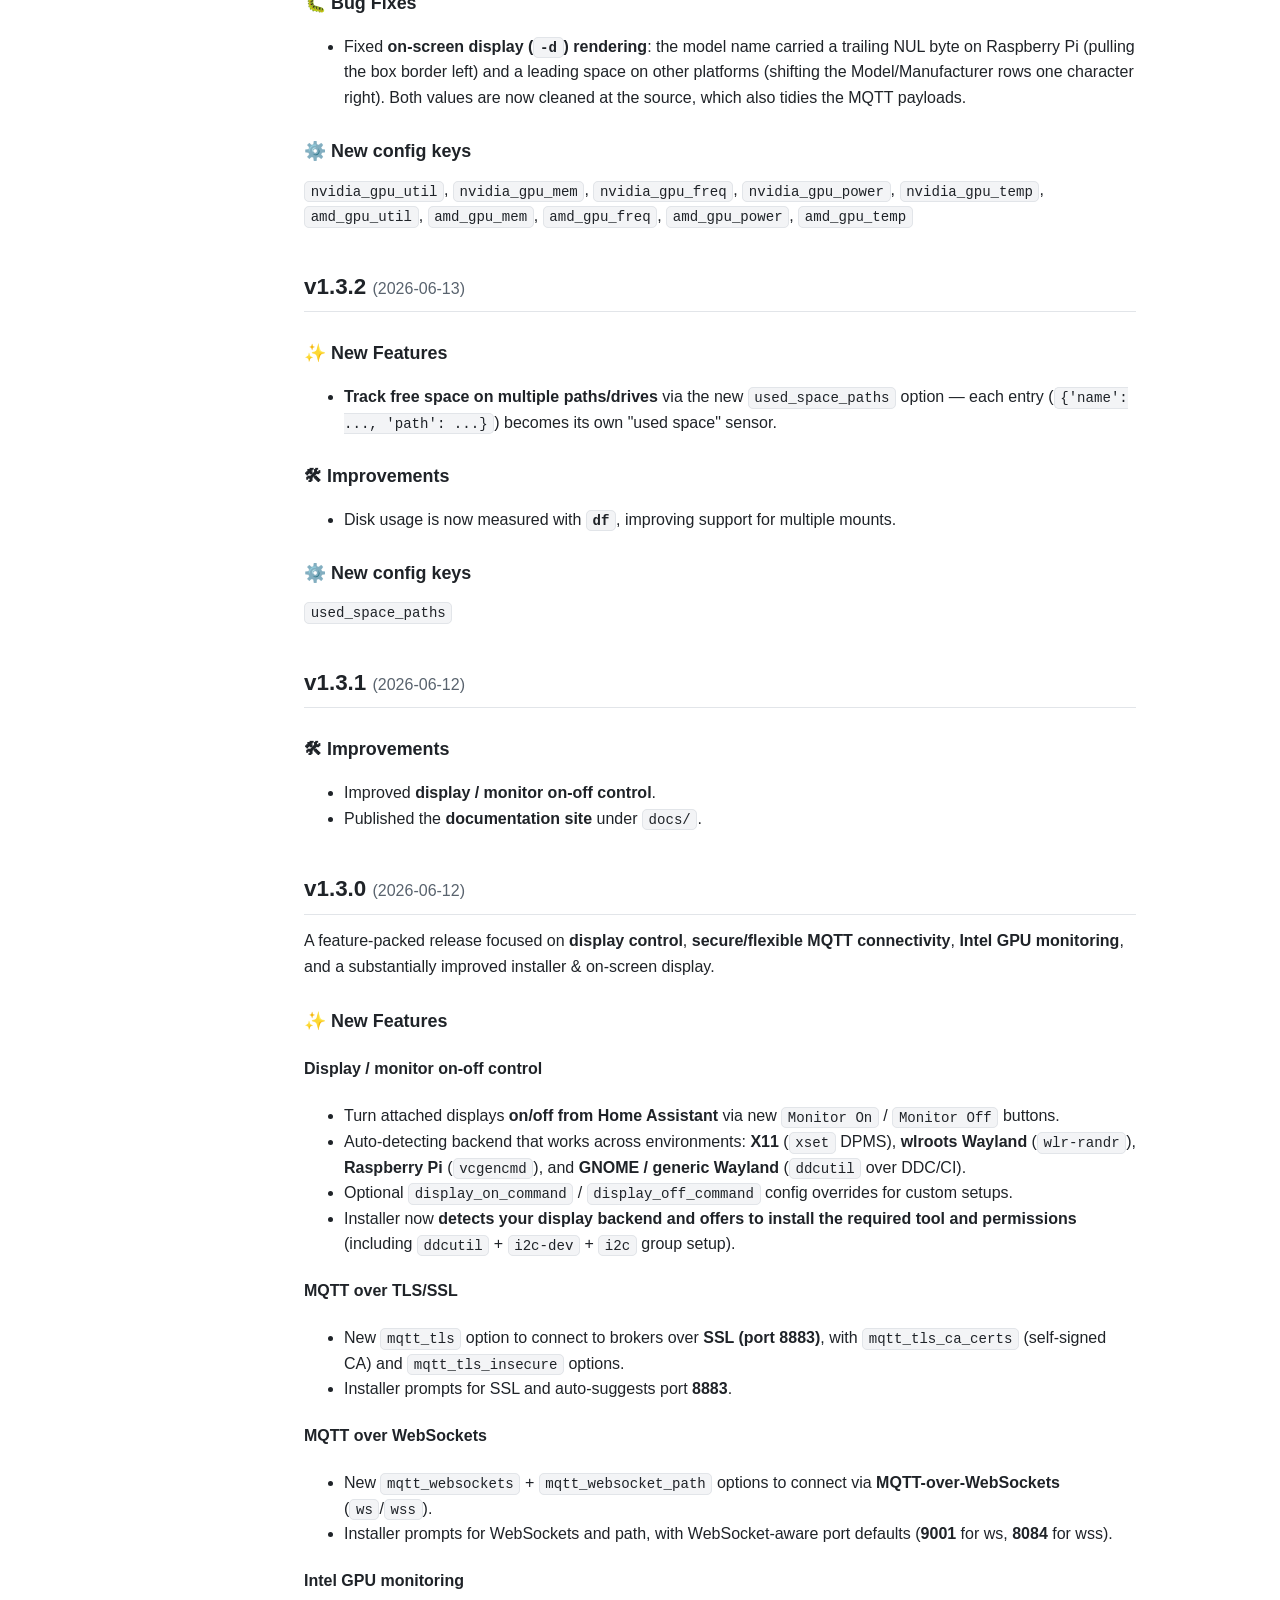
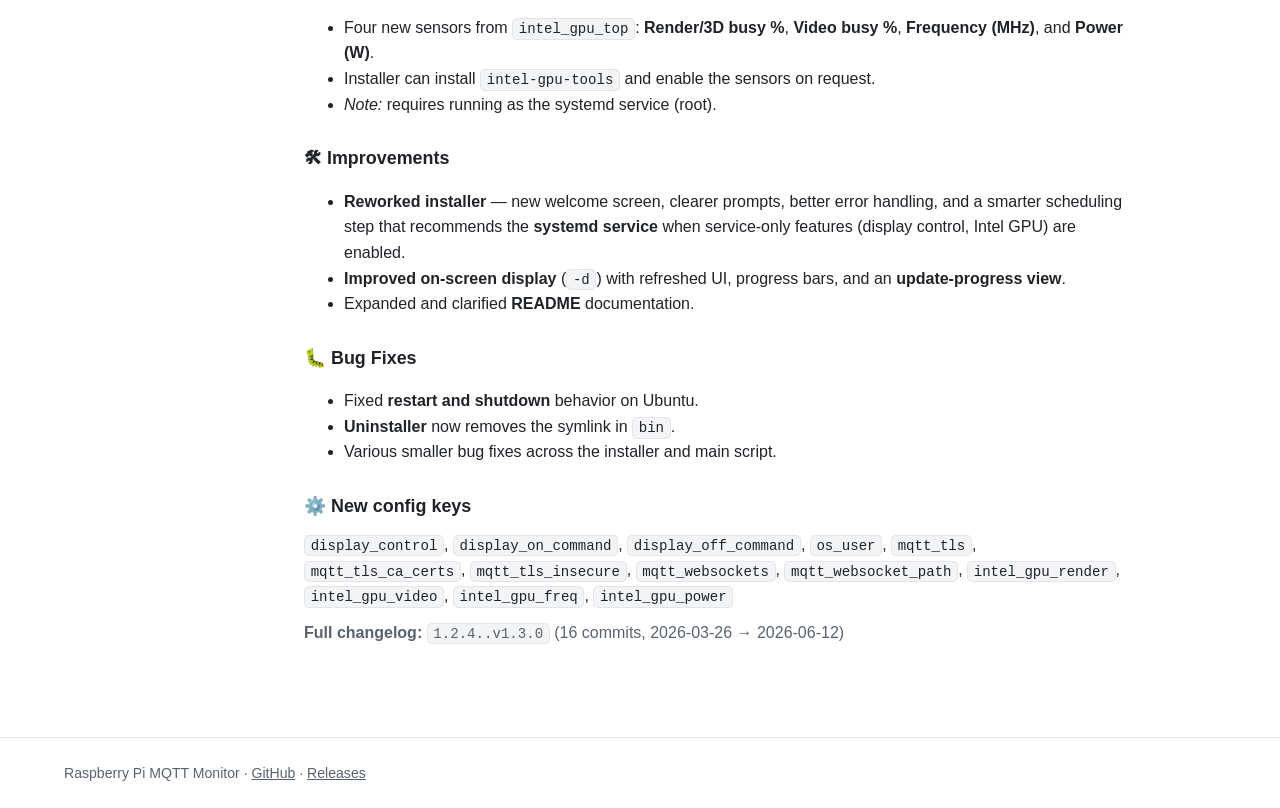
==== commit 8c7cf925: "Add --config option for easy congiguration" ====
--- a/docs/changelog.html
+++ b/docs/changelog.html
@@ -35,9 +35,23 @@
     <main class="content">
       <h1>Changelog</h1>
 
-      <h2>v1.3.4 <span style="font-weight:400;color:var(--text-soft);font-size:1rem">(2026-06-14)</span></h2>
-
-      <h3>✨ New Features</h3>
+      <h2>Unreleased</h2>
+
+      <h3>✨ New Features</h3>
+
+      <h4>Interactive configurator</h4>
+      <ul>
+        <li>New <code>rpi-mqtt-monitor --config</code> (<code>-c</code>) launches a
+          <strong>terminal UI for editing <code>config.py</code></strong>.</li>
+        <li>Navigate settings with the <strong>↑/↓</strong> arrows; each setting shows its description
+          and default value.</li>
+        <li>Press <strong>Enter</strong> to edit — booleans toggle; numbers and strings open an inline
+          editor pre-filled with the current value (<strong>Esc</strong> cancels). Press
+          <strong>s</strong> to save, <strong>q</strong> to quit.</li>
+        <li>Edits are written back <strong>preserving comments, ordering, formatting, inline comments
+          and the existing quote style</strong>; complex settings (lists, the output function) are
+          shown read-only with a note to edit them in the file.</li>
+      </ul>
 
       <h4>IP address sensors</h4>
       <ul>
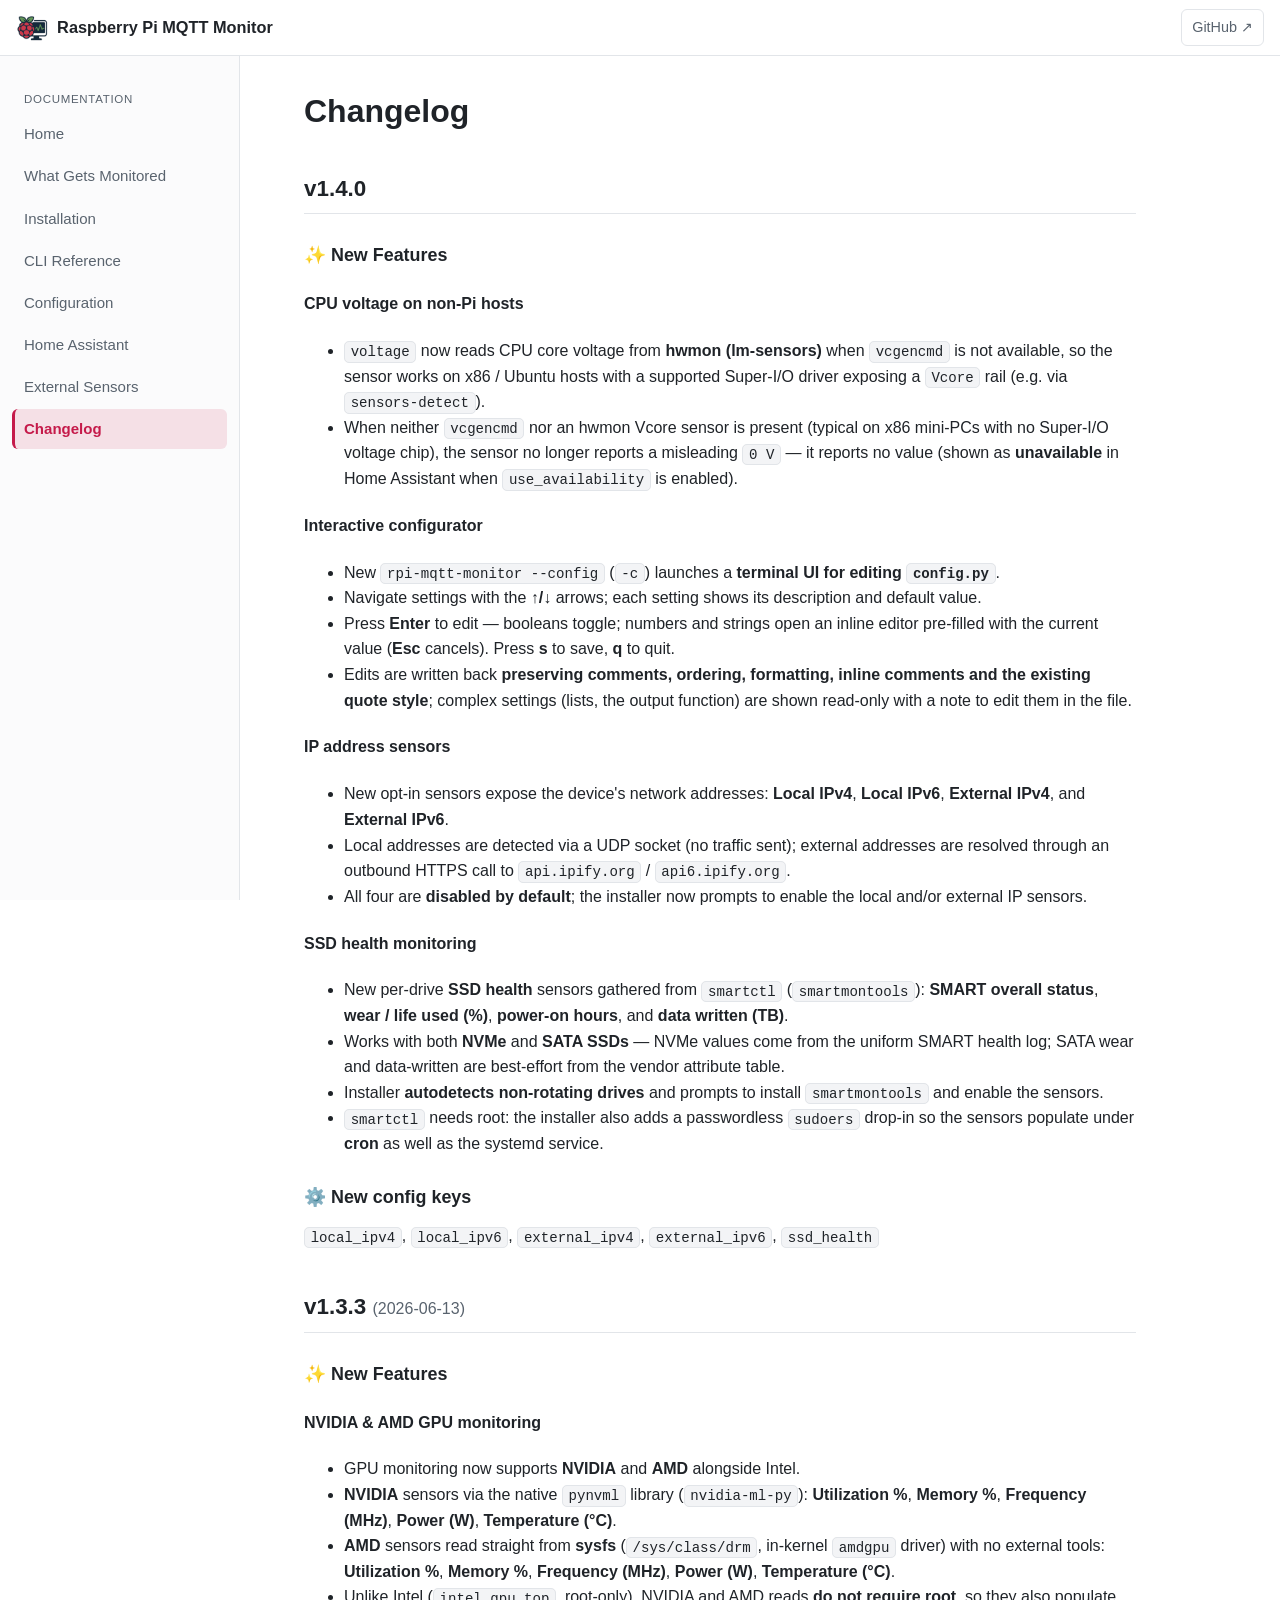
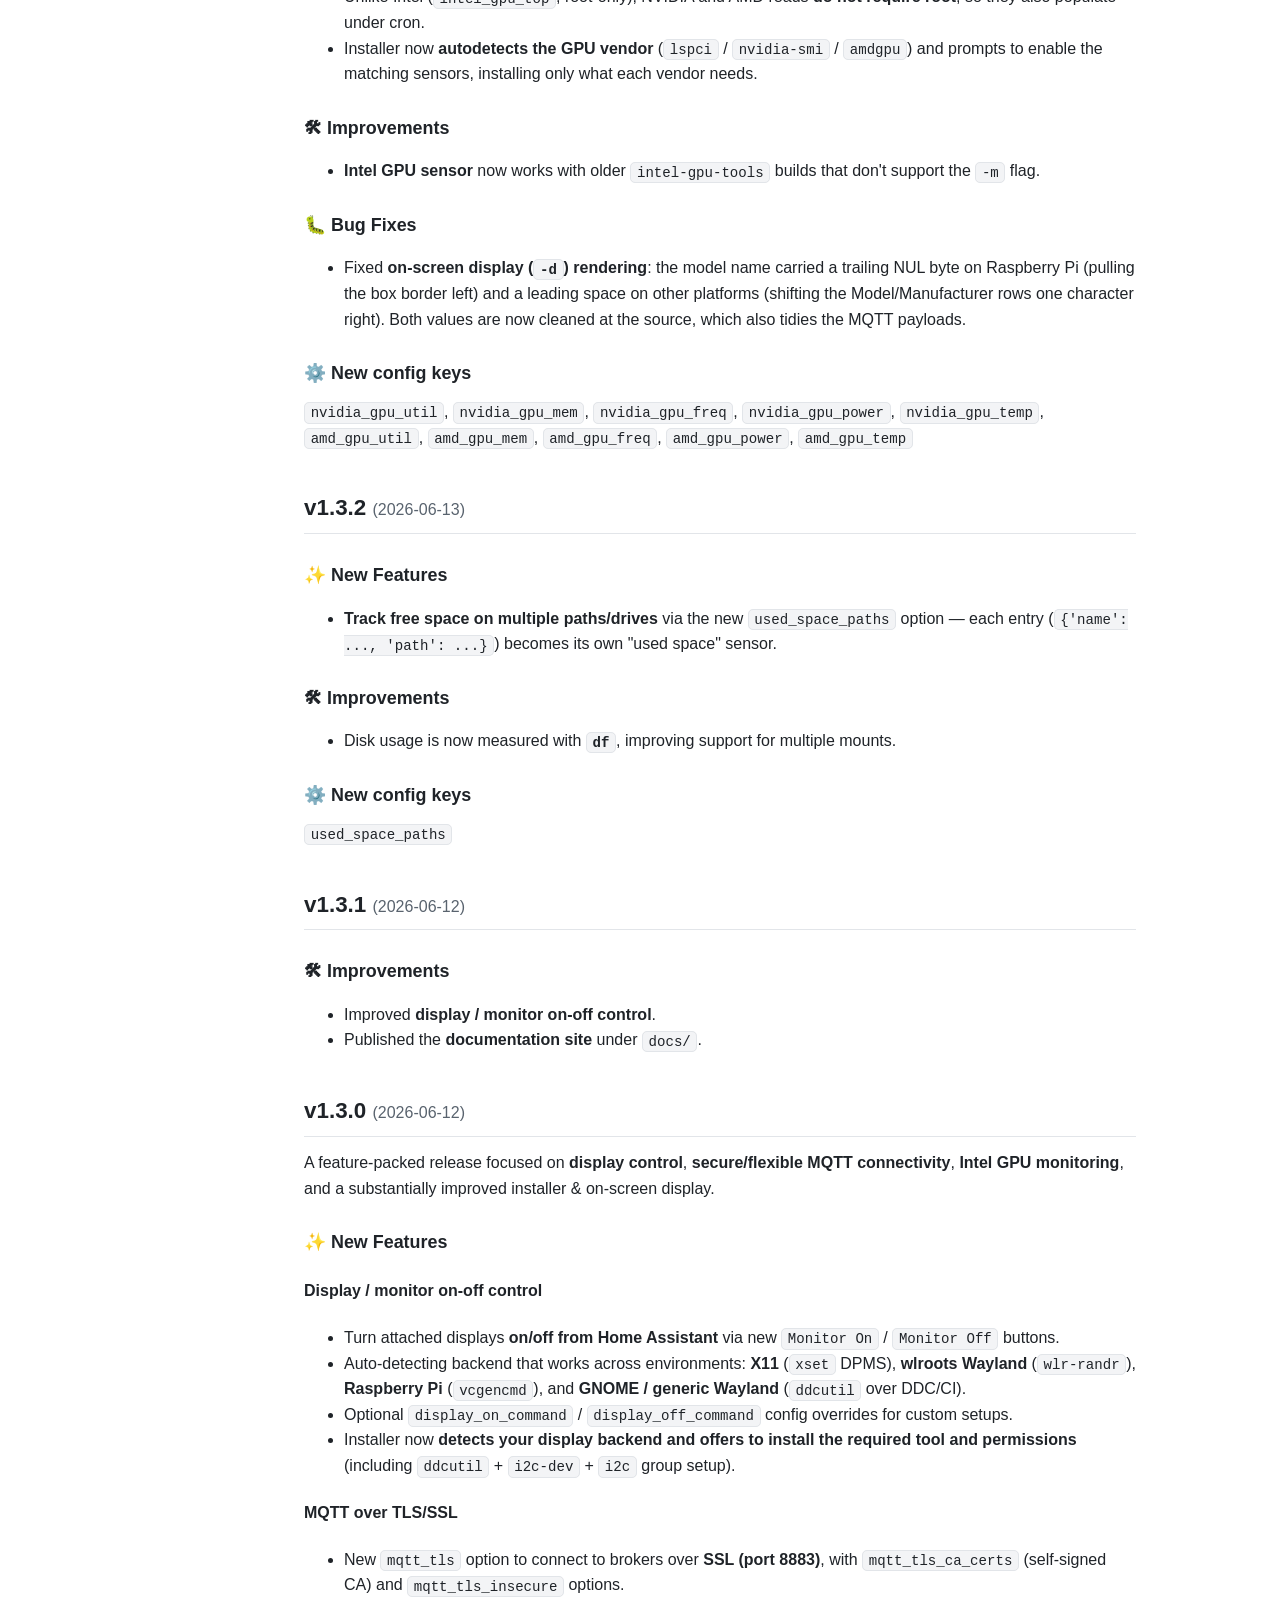
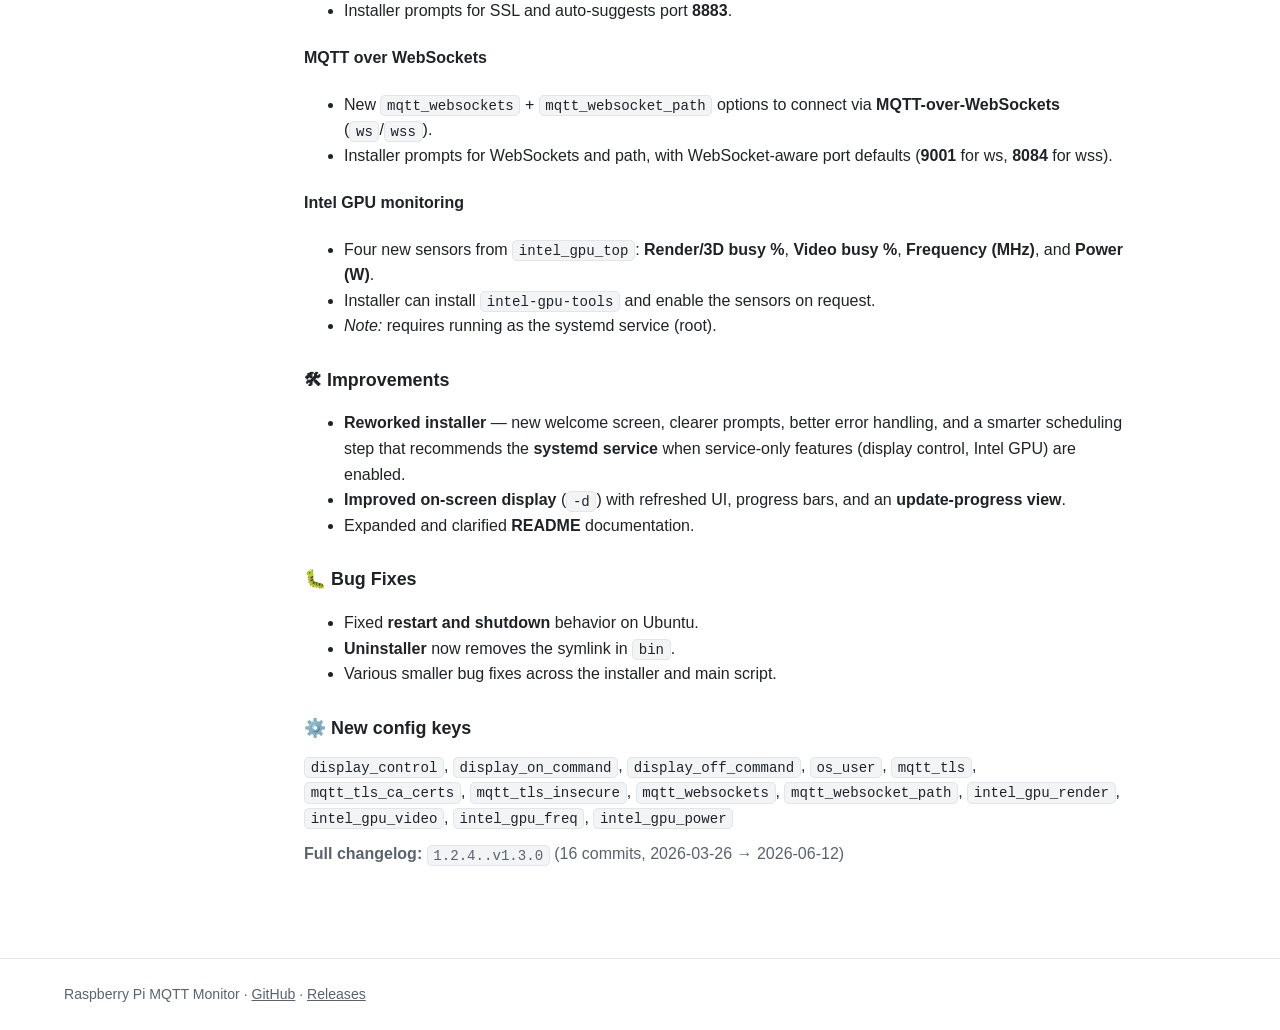
==== commit 8ba2ac1b: "Prepare version 1.4.0" ====
--- a/docs/changelog.html
+++ b/docs/changelog.html
@@ -35,9 +35,21 @@
     <main class="content">
       <h1>Changelog</h1>
 
-      <h2>Unreleased</h2>
-
-      <h3>✨ New Features</h3>
+      <h2>v1.4.0</h2>
+
+      <h3>✨ New Features</h3>
+
+      <h4>CPU voltage on non-Pi hosts</h4>
+      <ul>
+        <li><code>voltage</code> now reads CPU core voltage from <strong>hwmon (lm-sensors)</strong> when
+          <code>vcgencmd</code> is not available, so the sensor works on x86 / Ubuntu hosts with a
+          supported Super-I/O driver exposing a <code>Vcore</code> rail (e.g. via
+          <code>sensors-detect</code>).</li>
+        <li>When neither <code>vcgencmd</code> nor an hwmon Vcore sensor is present (typical on x86
+          mini-PCs with no Super-I/O voltage chip), the sensor no longer reports a misleading
+          <code>0 V</code> — it reports no value (shown as <strong>unavailable</strong> in Home
+          Assistant when <code>use_availability</code> is enabled).</li>
+      </ul>
 
       <h4>Interactive configurator</h4>
       <ul>
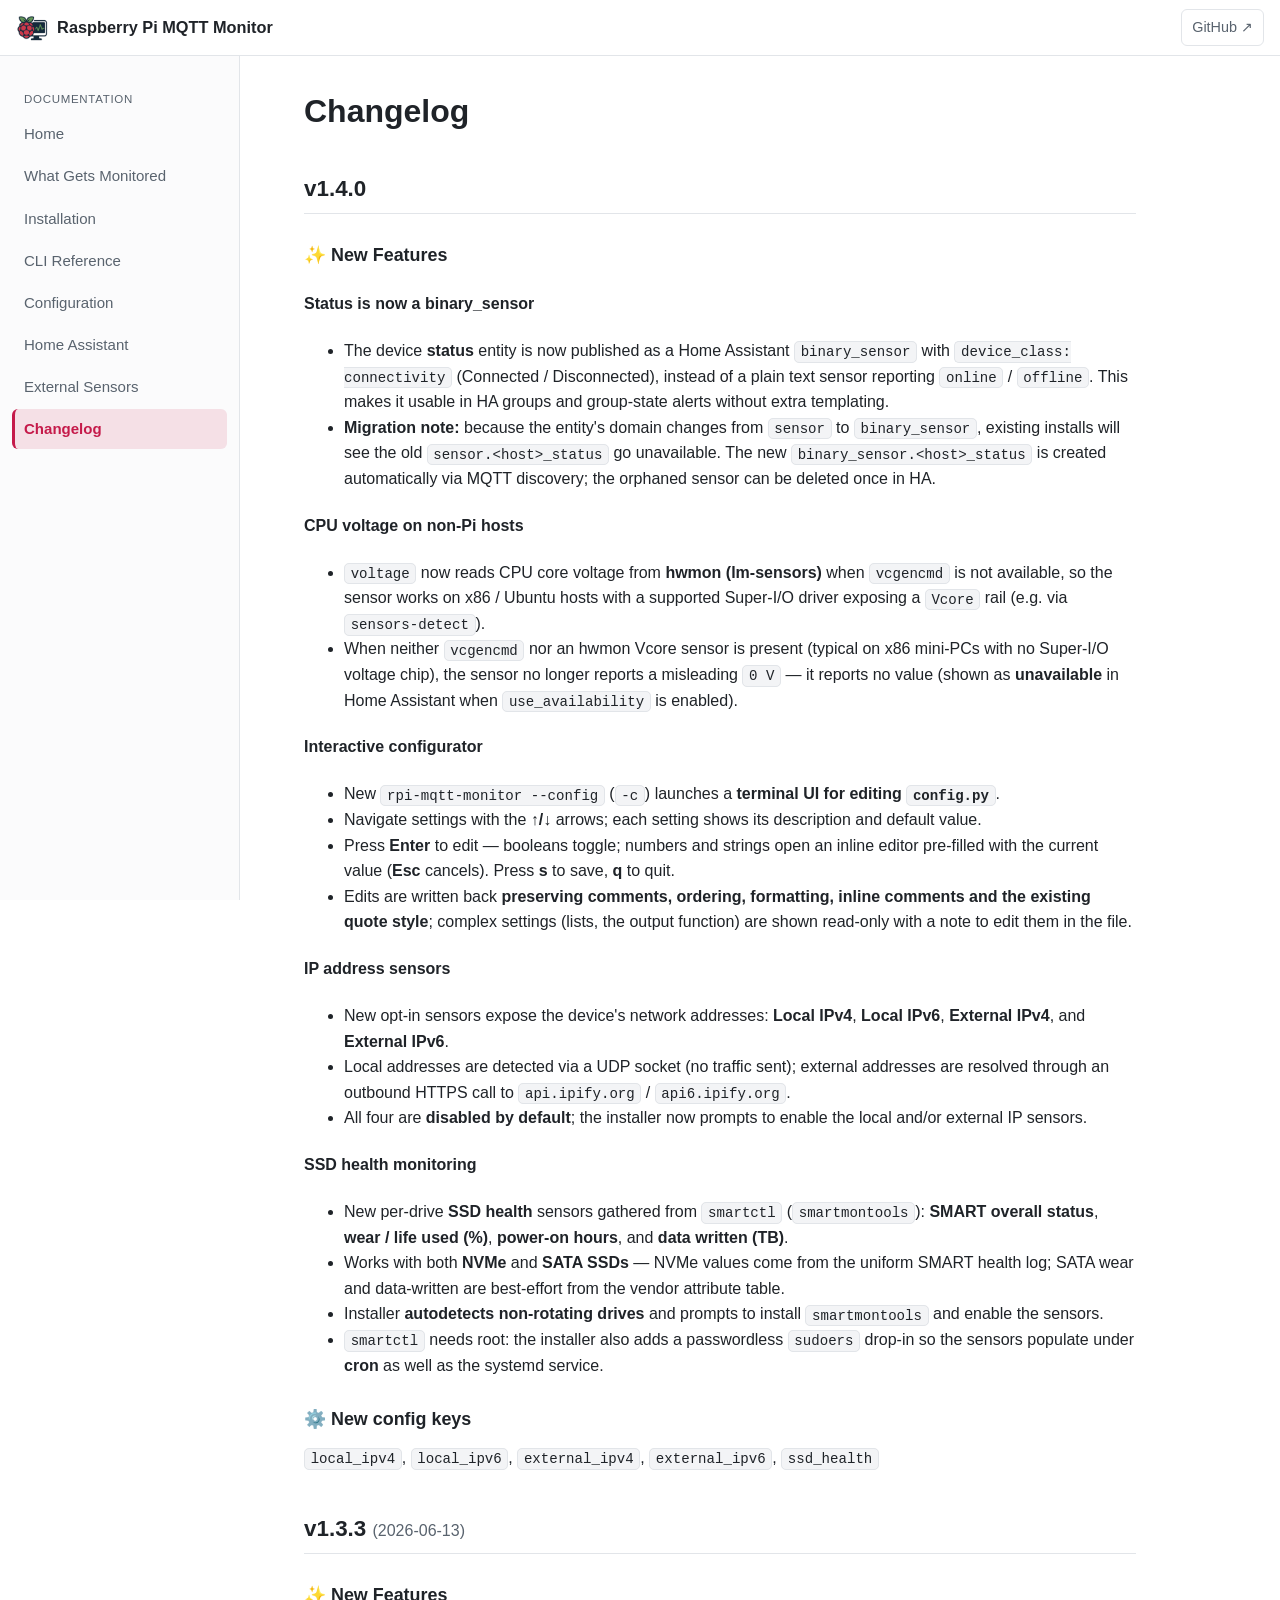
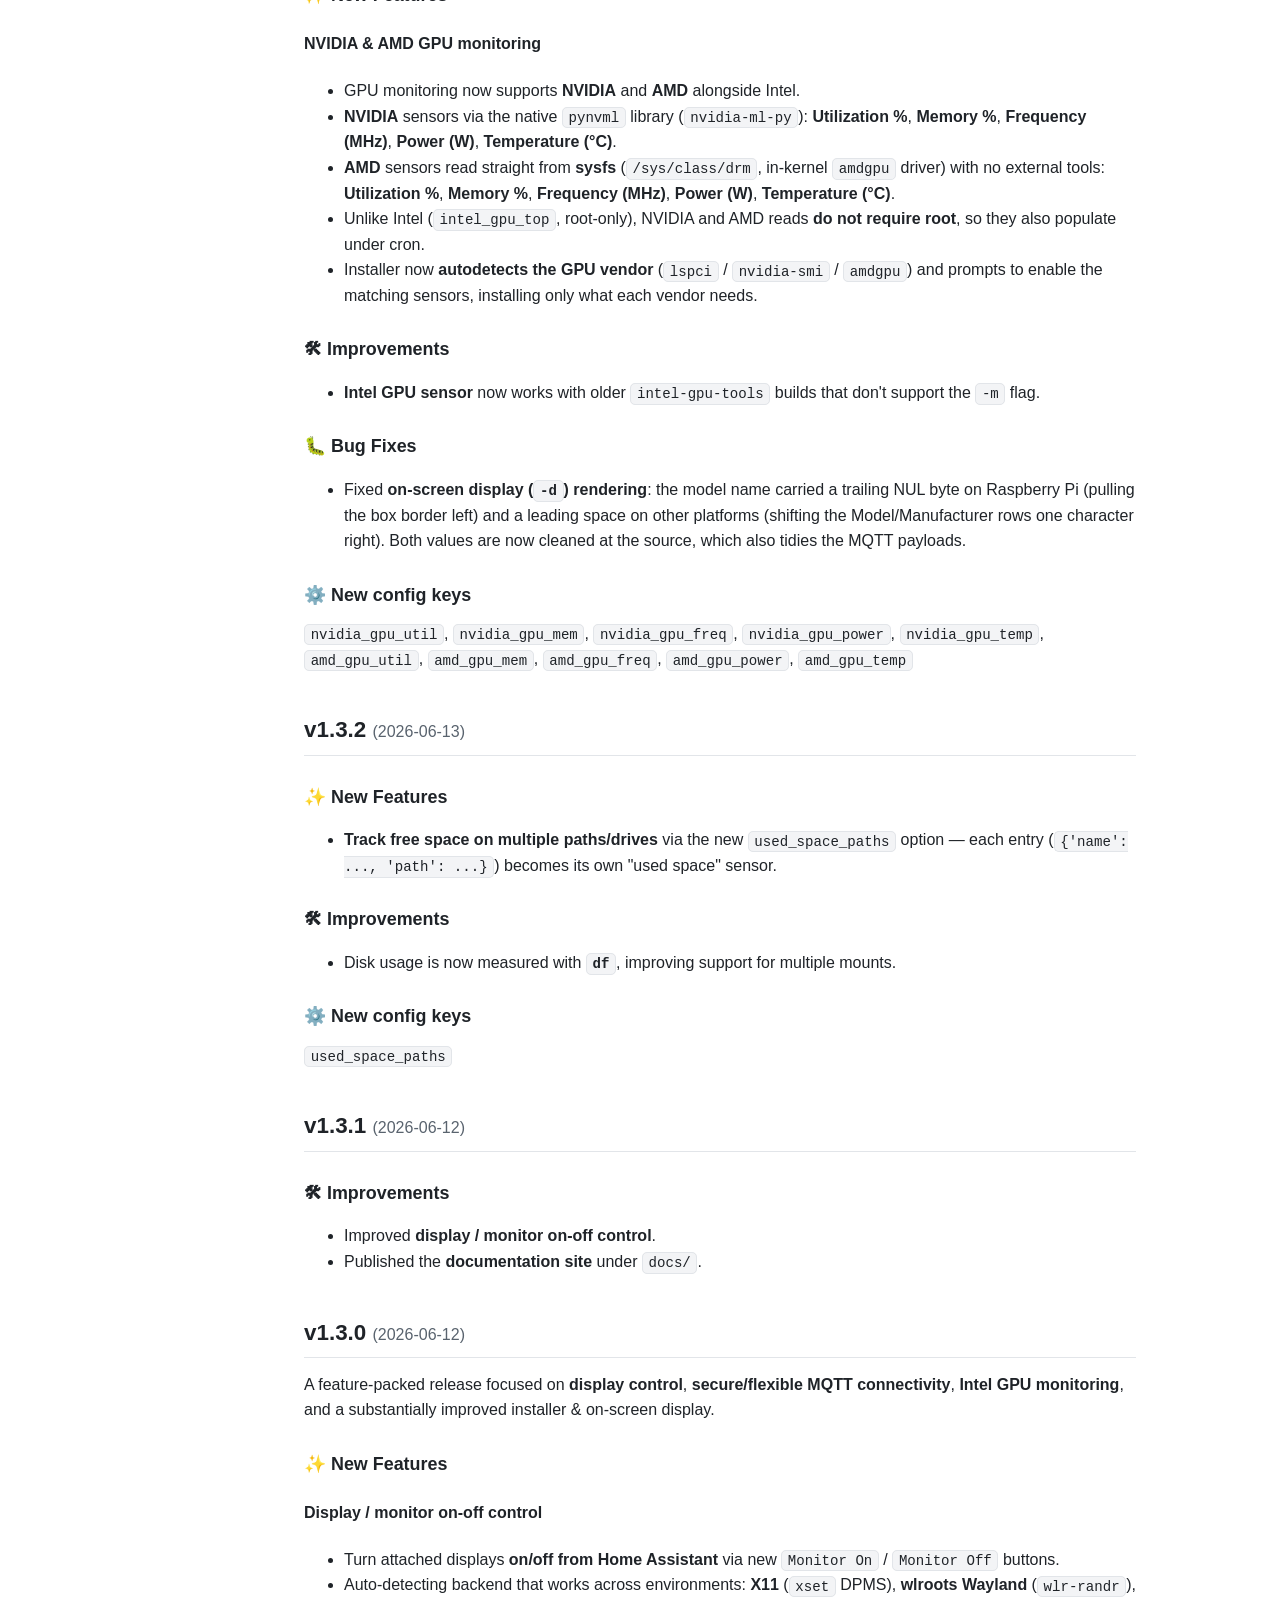
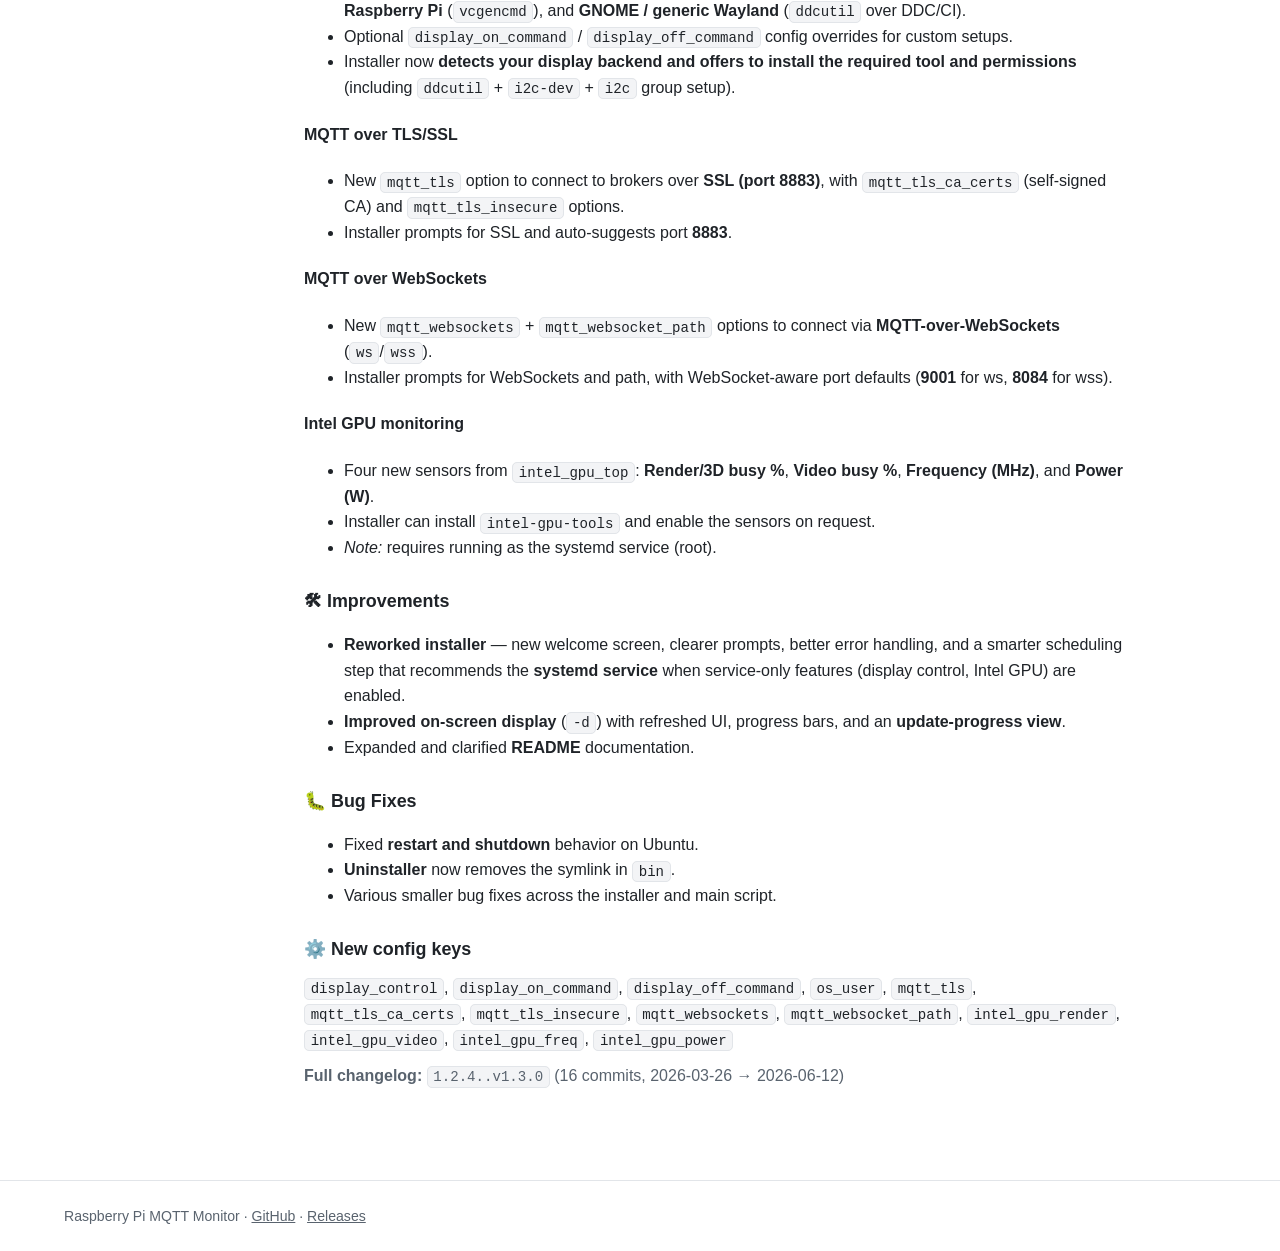
==== commit 4734c7c6: "The host status message is now binary" ====
--- a/docs/changelog.html
+++ b/docs/changelog.html
@@ -39,6 +39,20 @@
 
       <h3>✨ New Features</h3>
 
+      <h4>Status is now a binary_sensor</h4>
+      <ul>
+        <li>The device <strong>status</strong> entity is now published as a Home Assistant
+          <code>binary_sensor</code> with <code>device_class: connectivity</code>
+          (Connected / Disconnected), instead of a plain text sensor reporting
+          <code>online</code> / <code>offline</code>. This makes it usable in HA groups and
+          group-state alerts without extra templating.</li>
+        <li><strong>Migration note:</strong> because the entity's domain changes from
+          <code>sensor</code> to <code>binary_sensor</code>, existing installs will see the old
+          <code>sensor.&lt;host&gt;_status</code> go unavailable. The new
+          <code>binary_sensor.&lt;host&gt;_status</code> is created automatically via MQTT
+          discovery; the orphaned sensor can be deleted once in HA.</li>
+      </ul>
+
       <h4>CPU voltage on non-Pi hosts</h4>
       <ul>
         <li><code>voltage</code> now reads CPU core voltage from <strong>hwmon (lm-sensors)</strong> when
--- a/docs/assets/styles.css
+++ b/docs/assets/styles.css
@@ -170,6 +170,38 @@
   line-height: 1.5;
 }
 pre code { background: none; border: none; padding: 0; font-size: 0.86rem; }
+
+/* Code block with GitHub-style copy button */
+.codeblock { position: relative; margin: 1.2em 0; }
+.codeblock pre { margin: 0; padding-right: 52px; }
+.codeblock.wrap pre {
+  white-space: pre-wrap;
+  word-break: break-all;
+  overflow-x: visible;
+}
+.copy-btn {
+  position: absolute;
+  top: 8px;
+  right: 8px;
+  display: inline-flex;
+  align-items: center;
+  justify-content: center;
+  width: 32px;
+  height: 32px;
+  padding: 0;
+  background: var(--bg);
+  border: 1px solid var(--border);
+  border-radius: 6px;
+  color: var(--text-soft);
+  cursor: pointer;
+  opacity: 0.6;
+  transition: opacity 0.15s, color 0.15s, border-color 0.15s, background 0.15s;
+}
+.codeblock:hover .copy-btn,
+.copy-btn:focus-visible { opacity: 1; }
+.copy-btn:hover { color: var(--accent); border-color: var(--accent); }
+.copy-btn.copied { color: var(--accent-2); border-color: var(--accent-2); opacity: 1; }
+.copy-btn svg { width: 16px; height: 16px; fill: currentColor; }
 
 blockquote {
   margin: 1.2em 0;
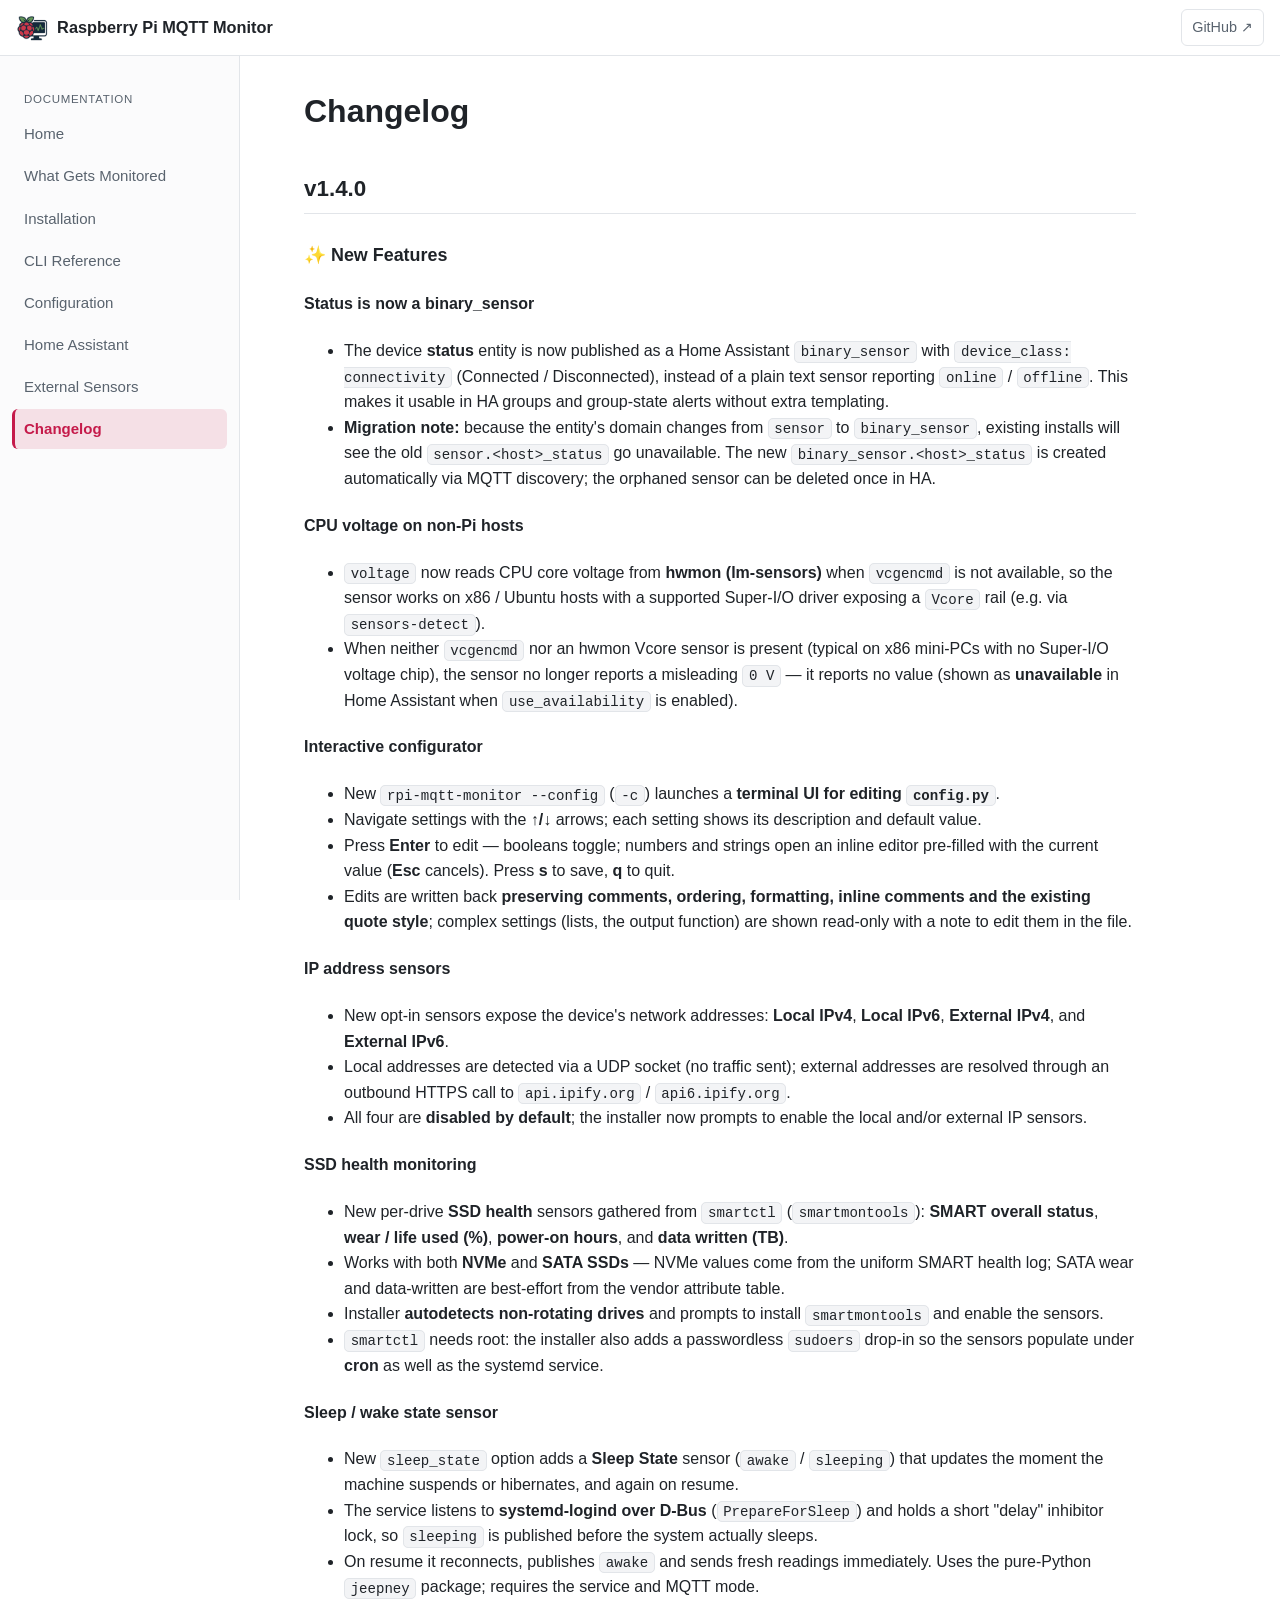
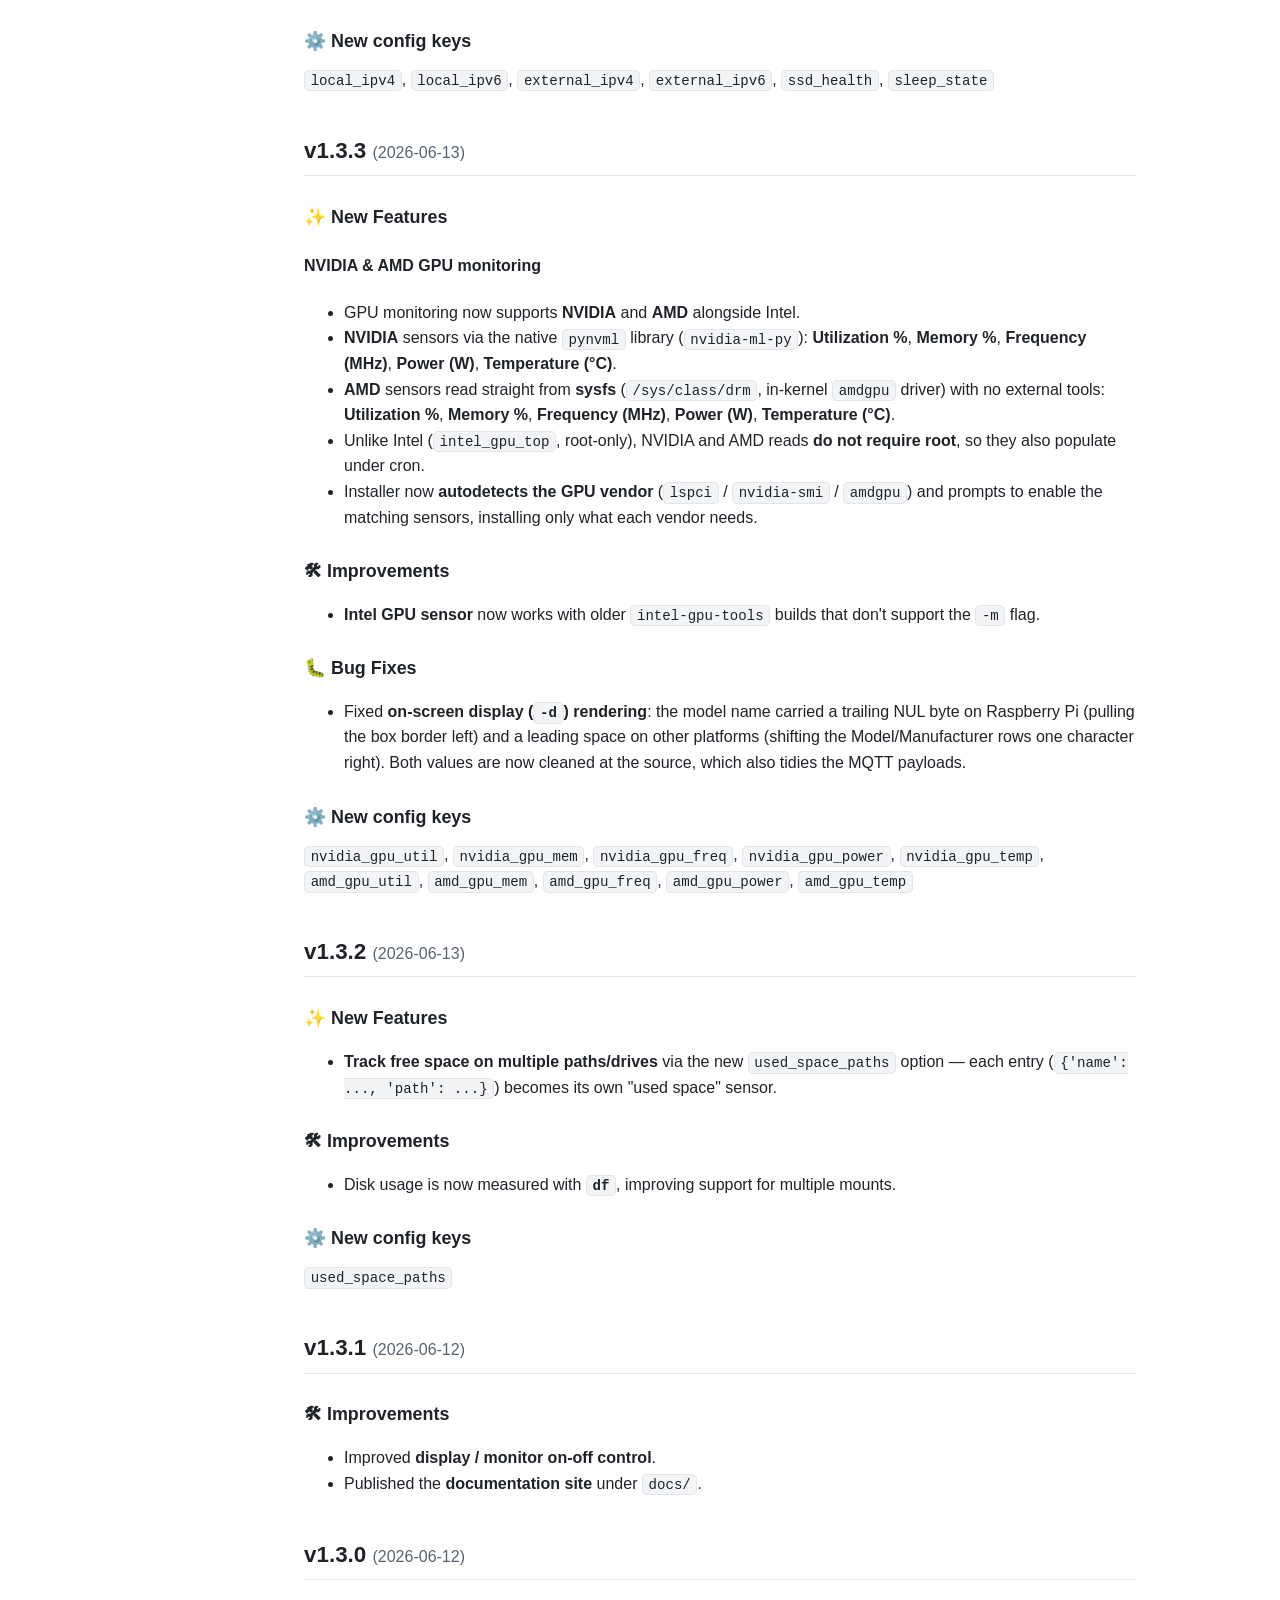
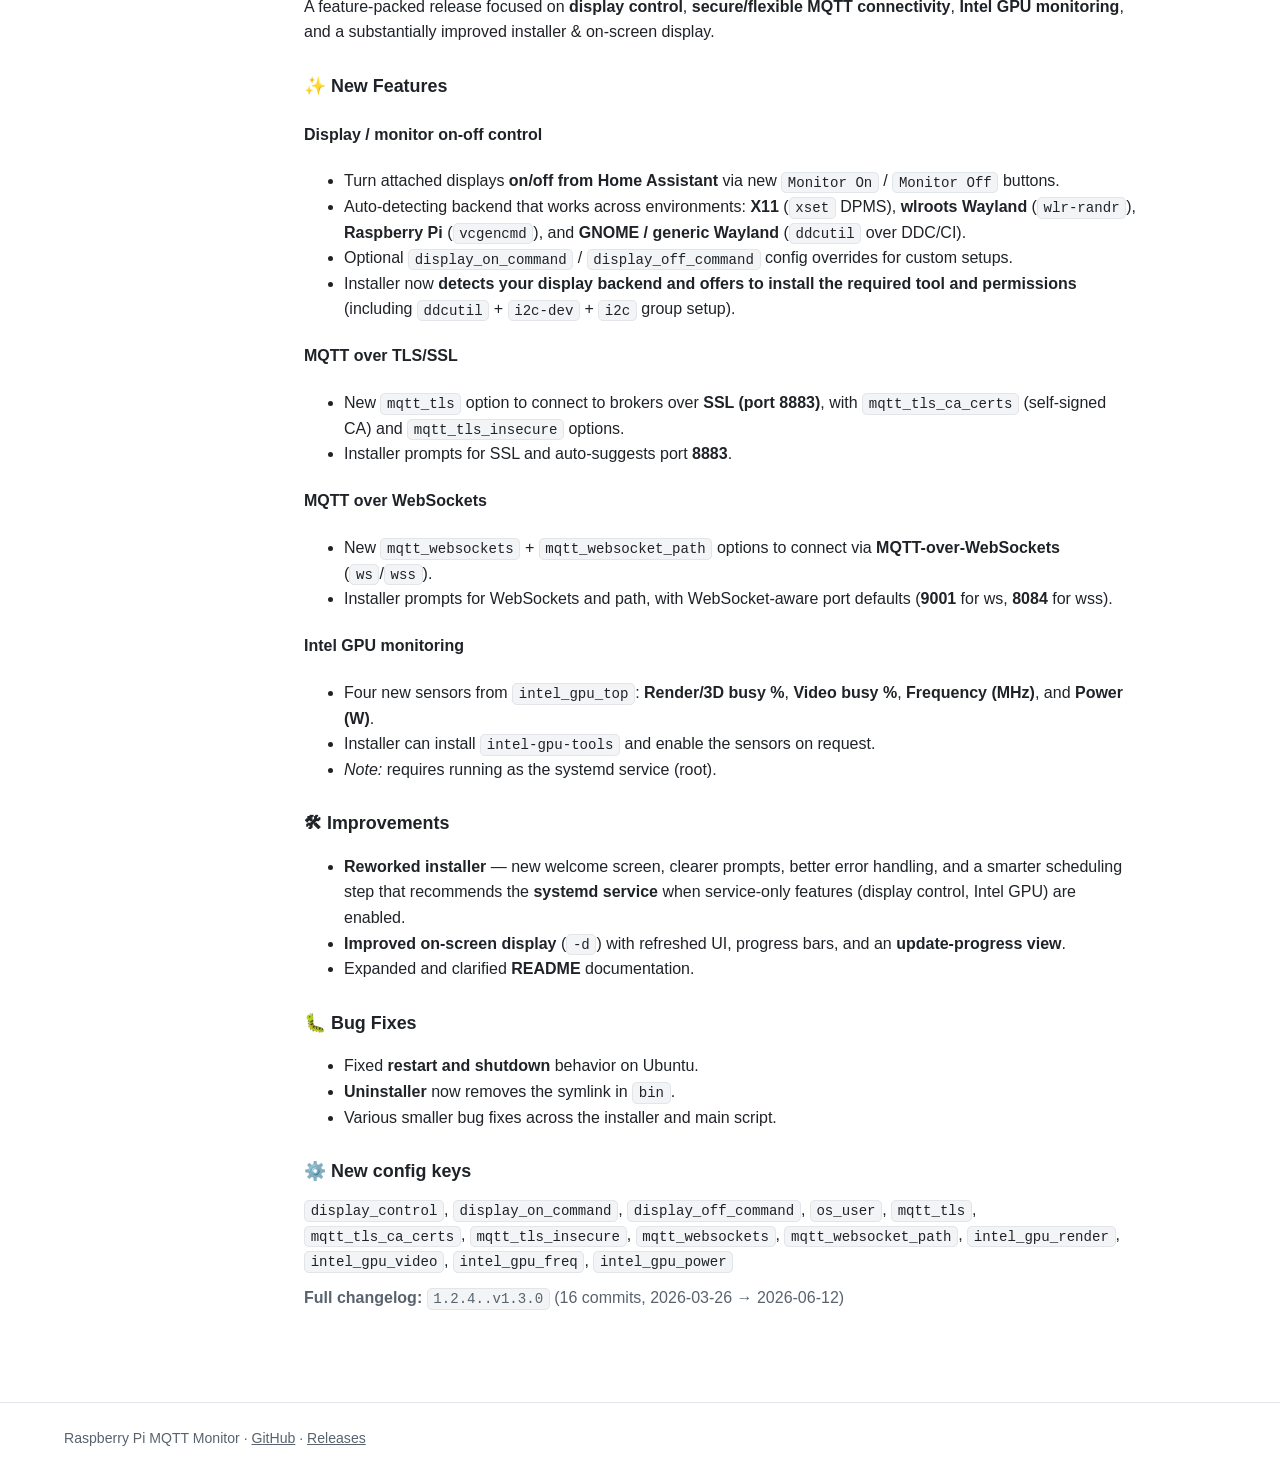
==== commit f915313d: "Merge 5fe705e5c46b404fb2c044132c1dd90ae4723c4c into e641464d74b924b8b3e7fecf3a9580ba0b3554bc" ====
--- a/docs/changelog.html
+++ b/docs/changelog.html
@@ -7,6 +7,7 @@
   <link rel="icon" type="image/png" href="images/logo_small.png" />
   <link rel="stylesheet" href="assets/styles.css" />
   <script src="assets/nav.js" defer></script>
+  <script defer src="https://m.masoko.net/core-util" data-website-id="cea85e2c-c730-4118-afeb-ab506840b885"></script>
 </head>
 <body>
   <header class="site-header">
@@ -105,9 +106,22 @@
           the systemd service.</li>
       </ul>
 
+      <h4>Sleep / wake state sensor</h4>
+      <ul>
+        <li>New <code>sleep_state</code> option adds a <strong>Sleep State</strong> sensor
+          (<code>awake</code> / <code>sleeping</code>) that updates the moment the machine suspends
+          or hibernates, and again on resume.</li>
+        <li>The service listens to <strong>systemd-logind over D-Bus</strong>
+          (<code>PrepareForSleep</code>) and holds a short "delay" inhibitor lock, so
+          <code>sleeping</code> is published before the system actually sleeps.</li>
+        <li>On resume it reconnects, publishes <code>awake</code> and sends fresh readings
+          immediately. Uses the pure-Python <code>jeepney</code> package; requires the service
+          and MQTT mode.</li>
+      </ul>
+
       <h3>⚙️ New config keys</h3>
       <p><code>local_ipv4</code>, <code>local_ipv6</code>, <code>external_ipv4</code>,
-        <code>external_ipv6</code>, <code>ssd_health</code></p>
+        <code>external_ipv6</code>, <code>ssd_health</code>, <code>sleep_state</code></p>
 
       <h2>v1.3.3 <span style="font-weight:400;color:var(--text-soft);font-size:1rem">(2026-06-13)</span></h2>
 
